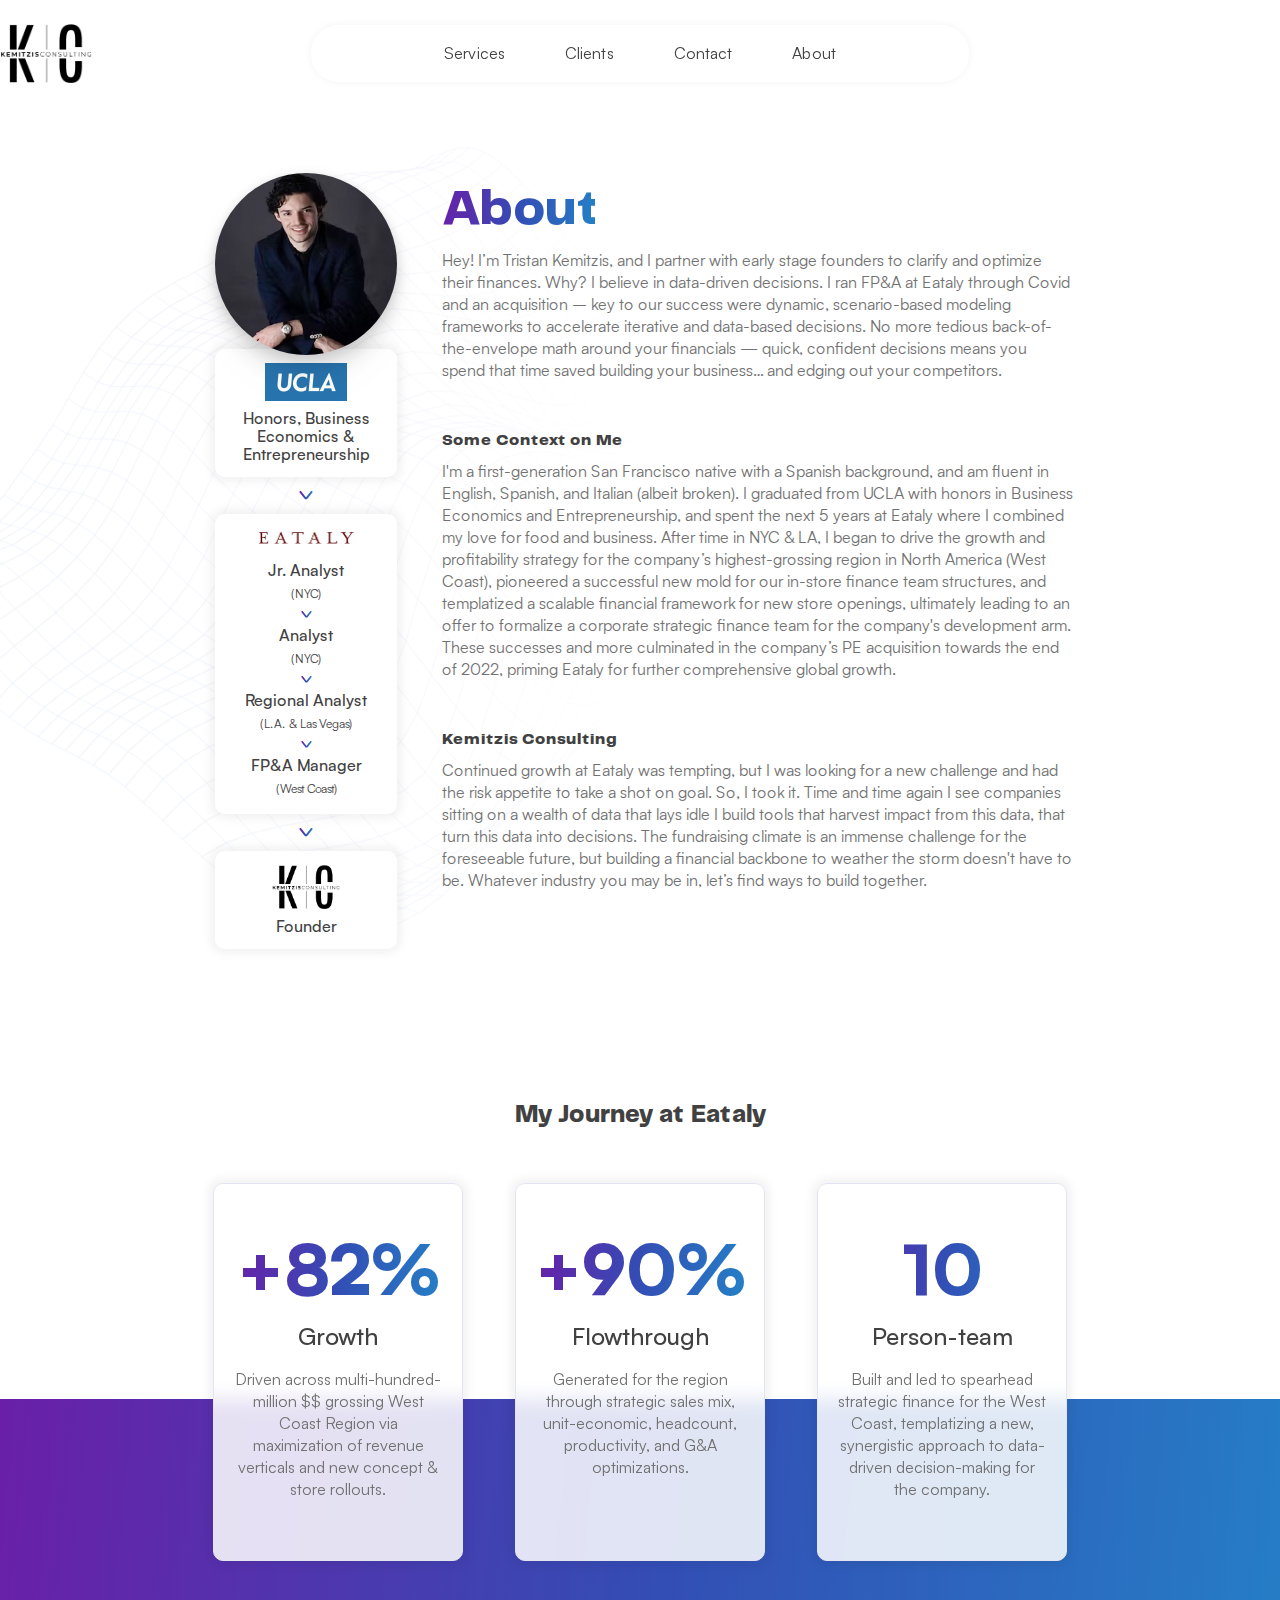
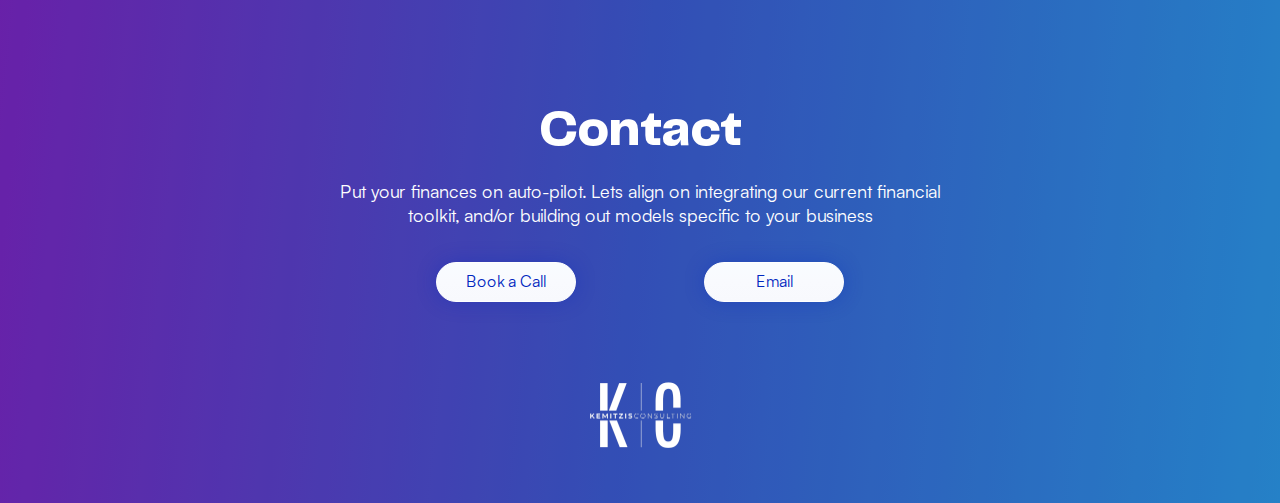
==== about/index.html @ ad09bcce "Final" ====
<!DOCTYPE html>
<html lang="en" data-bs-theme="light">

<head>
    <meta charset="utf-8">
    <title>Kemitzis Consulting</title>
    <meta name="viewport" content="width=device-width, initial-scale=1">
    <script src="../assets/js/theme-switcher.js"></script>
    <link rel="shortcut icon" href="../assets/img/favicon.png">
    <meta name="msapplication-TileColor" content="#080032">
    <meta name="msapplication-config" content="../assets/favicon/browserconfig.xml">
    <meta name="theme-color" content="#ffffff">
    <link rel="stylesheet" media="screen" href="../assets/vendor/boxicons/css/boxicons.min.css">
    <link rel="stylesheet" href="https://cdn.jsdelivr.net/npm/swiper@11/swiper-bundle.min.css" />
    <link rel="stylesheet" media="screen" href="../assets/vendor/lightgallery/css/lightgallery-bundle.min.css">
    <link rel="stylesheet" media="screen" href="../assets/css/kc.css">
    <link rel="stylesheet" media="screen" href="../assets/css/fonts.css">
    <link rel="stylesheet" media="screen" href="../assets/css/custom.css">
    <link rel="stylesheet" media="screen" href="../assets/css/responsive.css">
    <script src="https://cdn.jsdelivr.net/npm/swiper@11/swiper-bundle.min.js"></script>
    <script src="../assets/js/preloader.js"></script>
</head>

<body>

    <div class="page-loading active">
        <div class="page-loading-inner">
            <div class="page-spinner"></div><span>Loading...</span>
        </div>
    </div>

    <main class="page-wrapper">
        <header class="header navbar navbar-expand-lg position-absolute navbar-dark navbar-sticky navbar-stuck">
            <div class="container px-3">

                <div id="menu">
                    <div class="offcanvas-header border-bottom">
                        <a href="javascript:void(0)" class="btn-close" onclick="closeNav()"></a>
                    </div>
                    <div class="offcanvas-body">
                        <ul class="navbar-nav me-auto mb-2 mb-lg-0">
                            <li class="nav-item">
                                <a href="../#services" class="nav-link scroll-link" onclick="closeNav()">Services</a>
                            </li>
                            <li class="nav-item">
                                <a href="../#clients" class="nav-link scroll-link" onclick="closeNav()">Clients</a>
                            </li>
                            <li class="nav-item">
                                <a href="../#contact" class="nav-link scroll-link" onclick="closeNav()">Contact</a>
                            </li>
                            <li class="nav-item">
                                <a href="#" class="nav-link" onclick="closeNav()"
                                    style="pointer-events: none;">About</a>
                            </li>
                        </ul>
                    </div>
                    <div class="offcanvas-header border-top">
                        <a href="../" class="nav-link scroll-link" onclick="closeNav()"><img
                                src="../assets/img/logo.png" alt=""></a>
                    </div>
                </div>
                <button type="button" class="navbar-toggler" onclick="openNav()">
                    <span class="navbar-toggler-icon"><img src="../assets/img/menu.svg" alt=""></span>
                </button>

                <div id="navbarNav" class="offcanvas offcanvas-end">
                    <div class="offcanvas-body">
                        <ul class="navbar-nav me-auto mb-2 mb-lg-0">
                            <li class="nav-item">
                                <a href="../#services" class="nav-link scroll-link">Services</a>
                            </li>
                            <li class="nav-item">
                                <a href="../#clients" class="nav-link scroll-link">Clients</a>
                            </li>
                            <li class="nav-item">
                                <a href="../#contact" class="nav-link scroll-link">Contact</a>
                            </li>
                            <li class="nav-item">
                                <a href="#" class="nav-link" style="pointer-events: none;">About</a>
                            </li>
                        </ul>
                    </div>
                </div>
            </div>
        </header>

        <div class="logo-container">
            <div class="navbar-brand p-0">
                <a href="../"><img id="logo" src="../assets/img/logo.png" width="92" alt="Kemitzis"></a>
                </a>
            </div>
        </div>

        <section id="about" class="pt-5 pb-2 mt-3 mt-sm-4 mt-xl-5 text-center">
            <div class="content">

                <div class="profile">

                    <div class="side-column">
                        <img class="about" src="../assets/img/about.jpg" alt="">
                        <div class="history">
                            <div class="items">
                                <img src="../assets/img/about-ucla.jpg" alt="" style="
                            width: 82px; height: 38px;">
                                <p>Honors, Business Economics & Entrepreneurship</p>
                            </div>
                            <img class="arrow" src="../assets/img/arrow.svg" alt="">
                            <div class="items">
                                <img src="../assets/img/about-eataly.jpg" alt="" style="
                            width: 96px; height: 23px;">
                                <div class="road">
                                    <p>Jr. Analyst<br /><span>(NYC)</span></p>
                                    <img class="arrow" src="../assets/img/arrow.svg" alt="">
                                    <p>Analyst<br /><span>(NYC)</span></p>
                                    <img class="arrow" src="../assets/img/arrow.svg" alt="">
                                    <p>Regional Analyst<br /><span>(L.A. & Las Vegas)</span></p>
                                    <img class="arrow" src="../assets/img/arrow.svg" alt="">
                                    <p>FP&A Manager<br /><span>(West Coast)</span></p>
                                </div>
                            </div>
                            <img class="arrow" src="../assets/img/arrow.svg" alt="">
                            <div class="items">
                                <img src="../assets/img/logo.png" alt="" style="
                            width: 68px;">
                                <p>Founder</p>
                            </div>
                        </div>
                    </div>
                    <div class="side-body">
                        <div>
                            <h2>About</h2>
                            <p>Hey! I’m Tristan Kemitzis, and I partner with early stage founders to clarify and
                                optimize
                                their finances. Why? I believe in data-driven decisions. I ran FP&A at Eataly through
                                Covid
                                and an acquisition – key to our success were dynamic, scenario-based modeling frameworks
                                to
                                accelerate iterative and data-based decisions. No more tedious back-of-the-envelope math
                                around your financials — quick, confident decisions means you spend that time saved
                                building
                                your business… and edging out your competitors.</p>
                        </div>
                        <div>
                            <h5>Some Context on Me</h5>
                            <p>I'm a first-generation San Francisco native with a Spanish background, and am fluent in
                                English, Spanish, and Italian (albeit broken). I graduated from UCLA with honors in
                                Business
                                Economics and Entrepreneurship, and spent the next 5 years at Eataly where I combined my
                                love for food and business. After time in NYC & LA, I began to drive the growth and
                                profitability strategy for the company’s highest-grossing region in North America (West
                                Coast), pioneered a successful new mold for our in-store finance team structures, and
                                templatized a scalable financial framework for new store openings, ultimately leading to
                                an
                                offer to formalize a corporate strategic finance team for the company's development arm.
                                These successes and more culminated in the company’s PE acquisition towards the end of
                                2022,
                                priming Eataly for further comprehensive global growth.</p>
                        </div>
                        <div>
                            <h5>Kemitzis Consulting</h5>
                            <p>Continued growth at Eataly was tempting, but I was looking for a new challenge and had
                                the
                                risk appetite to take a shot on goal. So, I took it. Time and time again I see companies
                                sitting on a wealth of data that lays idle I build tools that harvest impact from this
                                data,
                                that turn this data into decisions. The fundraising climate is an immense challenge for
                                the
                                foreseeable future, but building a financial backbone to weather the storm doesn't have
                                to
                                be. Whatever industry you may be in, let’s find ways to build together.</p>
                        </div>
                    </div>
                </div>
                <div class="eataly">
                    <h4>My Journey at Eataly</h4>
                    <div class="journey">
                        <div class="card">
                            <h1>+82%</h1>
                            <h3>Growth</h3>
                            <p>Driven across multi-hundred-million $$ grossing West Coast Region via maximization of
                                revenue verticals and new concept & store rollouts.</p>
                        </div>
                        <div class="card">
                            <h1>+90%</h1>
                            <h3>Flowthrough</h3>
                            <p>Generated for the region through strategic sales mix, unit-economic, headcount,
                                productivity, and G&A optimizations.</p>
                        </div>
                        <div class="card">
                            <h1>10</h1>
                            <h3>Person-team</h3>
                            <p>Built and led to spearhead strategic finance for the West Coast, templatizing a new,
                                synergistic approach to data-driven decision-making for the company.</p>
                        </div>
                    </div>
                </div>
            </div>
        </section>
        <div class="about-bg"></div>

        <section id="contact" class="about bg-grad pt-5 pb-1 text-center">
            <div class="content">
                <h3 class="color-white">Contact</h3>
                <p class="d-lg-block subtitle color-white">
                    Put your finances on auto-pilot. Lets align on integrating our current financial toolkit, and/or
                    building out models specific to your business</p>
                <div class="buttons grad">
                    <a href="https://calendly.com/kemitzisconsulting" target="_blank"
                        class="btn btn-lg flex-shrink-0 book">
                        Book a Call</a>
                    <a href="mailto:tristan@kemitzisconsulting.com" class="btn btn-lg flex-shrink-0 book">
                        Email</a>
                </div>
            </div>
            <div class="logo-end">
                <img src="../assets/img/logo-w.png" alt="">
            </div>
        </section>


        <div id="process" class="modal fade" tabindex="-1" role="dialog">
            <div class="modal-dialog modal-dialog-centered" role="document">
                <div class="modal-content">
                    <h3>The Process</h3>
                    <div class="boxes">

                        <div class="box">
                            <div class="top">
                                <p>Initial Setup</p>
                                <p>(weeks 1-2)</p>
                                <div class="num"><span>1</span></div>
                            </div>
                            <div class="slide-box">
                                <ul class="slider-list">
                                    <li>Connect accounts for data retrieval (Quickbooks, Stripe, Bank, etc.)</li>
                                    <li>Upload and organize historical financial information</li>
                                    <li>Generate current investor update model for review</li>
                                </ul>
                            </div>
                        </div>

                        <div class="box">
                            <div class="top">
                                <p>Maintenance</p>
                                <p>(monthly)</p>
                                <div class="num"><span>2</span></div>
                            </div>
                            <div class="slide-box">
                                <ul class="slider-list">
                                    <li>Upload and integrate monthly financial data</li>
                                    <li>Finalize investor update model within first 7 days of each month</li>
                                </ul>
                            </div>
                        </div>

                    </div>
                    <div class="btn-container">
                        <a href="#" class="btn btn-lg flex-shrink-0 book long">
                            Book a Call</a>
                    </div>
                </div>

                <div style="/* Line 1 */

                        /* position: absolute;
                        width: 41px;
                        height: 0px;
                        left: calc(50% - 41px/2 + 1.5px);
                        top: 337px; */
                        
                        ">



                </div>
            </div>
        </div>

        <script src="../assets/vendor/jarallax/dist/jarallax.min.js"></script>
        <script src="../assets/vendor/@lottiefiles/lottie-player/dist/lottie-player.js"></script>
        <script src="../assets/vendor/lightgallery/lightgallery.min.js"></script>
        <script src="../assets/vendor/lightgallery/plugins/video/lg-video.min.js"></script>
        <script src="../assets/vendor/imagesloaded/imagesloaded.pkgd.min.js"></script>
        <script src="../assets/vendor/shufflejs/dist/shuffle.min.js"></script>
        <script src="../assets/js/kc.js"></script>
        <script src="https://polyfill.io/v3/polyfill.min.js?features=IntersectionObserver"></script>
        <script src="../assets/js/smooth-scroll.js"></script>
        <script src="../assets/js/swiper.js"></script>
    </main>
</body>

</html>
---- assets/vendor/lightgallery/css/lightgallery-bundle.min.css ----
@font-face{font-family:lg;src:url(../fonts/lg.woff2.woff2) format("woff2"),url(../fonts/lg.ttf) format("truetype"),url(../fonts/lg.woff.woff) format("woff"),url(../fonts/lg.svg#lg) format("svg");font-weight:400;font-style:normal;font-display:block}.lg-icon{font-family:lg!important;speak:never;font-style:normal;font-weight:400;font-variant:normal;text-transform:none;line-height:1;-webkit-font-smoothing:antialiased;-moz-osx-font-smoothing:grayscale}.lg-container{font-family:system-ui,-apple-system,'Segoe UI',Roboto,'Helvetica Neue',Arial,'Noto Sans','Liberation Sans',sans-serif,'Apple Color Emoji','Segoe UI Emoji','Segoe UI Symbol','Noto Color Emoji'}.lg-next,.lg-prev{background-color:rgba(0,0,0,.45);border-radius:2px;color:#999;cursor:pointer;display:block;font-size:22px;margin-top:-10px;padding:8px 10px 9px;position:absolute;top:50%;z-index:1084;outline:0;border:none}.lg-next.disabled,.lg-prev.disabled{opacity:0!important;cursor:default}.lg-next:hover:not(.disabled),.lg-prev:hover:not(.disabled){color:#fff}.lg-single-item .lg-next,.lg-single-item .lg-prev{display:none}.lg-next{right:20px}.lg-next:before{content:'\e095'}.lg-prev{left:20px}.lg-prev:after{content:'\e094'}@-webkit-keyframes lg-right-end{0%{left:0}50%{left:-30px}100%{left:0}}@-moz-keyframes lg-right-end{0%{left:0}50%{left:-30px}100%{left:0}}@-ms-keyframes lg-right-end{0%{left:0}50%{left:-30px}100%{left:0}}@keyframes lg-right-end{0%{left:0}50%{left:-30px}100%{left:0}}@-webkit-keyframes lg-left-end{0%{left:0}50%{left:30px}100%{left:0}}@-moz-keyframes lg-left-end{0%{left:0}50%{left:30px}100%{left:0}}@-ms-keyframes lg-left-end{0%{left:0}50%{left:30px}100%{left:0}}@keyframes lg-left-end{0%{left:0}50%{left:30px}100%{left:0}}.lg-outer.lg-right-end .lg-object{-webkit-animation:lg-right-end .3s;-o-animation:lg-right-end .3s;animation:lg-right-end .3s;position:relative}.lg-outer.lg-left-end .lg-object{-webkit-animation:lg-left-end .3s;-o-animation:lg-left-end .3s;animation:lg-left-end .3s;position:relative}.lg-toolbar{z-index:1082;left:0;position:absolute;top:0;width:100%}.lg-media-overlap .lg-toolbar{background-image:linear-gradient(0deg,rgba(0,0,0,0),rgba(0,0,0,.4))}.lg-toolbar .lg-icon{color:#999;cursor:pointer;float:right;font-size:24px;height:47px;line-height:27px;padding:10px 0;text-align:center;width:50px;text-decoration:none!important;outline:medium none;will-change:color;-webkit-transition:color .2s linear;-o-transition:color .2s linear;transition:color .2s linear;background:0 0;border:none;box-shadow:none}.lg-toolbar .lg-icon.lg-icon-18{font-size:18px}.lg-toolbar .lg-icon:hover{color:#fff}.lg-toolbar .lg-close:after{content:'\e070'}.lg-toolbar .lg-maximize{font-size:22px}.lg-toolbar .lg-maximize:after{content:'\e90a'}.lg-toolbar .lg-download:after{content:'\e0f2'}.lg-sub-html{color:#eee;font-size:16px;padding:10px 40px;text-align:center;z-index:1080;opacity:0;-webkit-transition:opacity .2s ease-out 0s;-o-transition:opacity .2s ease-out 0s;transition:opacity .2s ease-out 0s}.lg-sub-html h4{margin:0;font-size:13px;font-weight:700}.lg-sub-html p{font-size:12px;margin:5px 0 0}.lg-sub-html a{color:inherit}.lg-sub-html a:hover{text-decoration:underline}.lg-media-overlap .lg-sub-html{background-image:linear-gradient(180deg,rgba(0,0,0,0),rgba(0,0,0,.6))}.lg-item .lg-sub-html{position:absolute;bottom:0;right:0;left:0}.lg-error-msg{font-size:14px;color:#999}.lg-counter{color:#999;display:inline-block;font-size:16px;padding-left:20px;padding-top:12px;height:47px;vertical-align:middle}.lg-closing .lg-next,.lg-closing .lg-prev,.lg-closing .lg-sub-html,.lg-closing .lg-toolbar{opacity:0;-webkit-transition:-webkit-transform .08 cubic-bezier(0,0,.25,1) 0s,opacity .08 cubic-bezier(0,0,.25,1) 0s,color .08 linear;-moz-transition:-moz-transform .08 cubic-bezier(0,0,.25,1) 0s,opacity .08 cubic-bezier(0,0,.25,1) 0s,color .08 linear;-o-transition:-o-transform .08 cubic-bezier(0,0,.25,1) 0s,opacity .08 cubic-bezier(0,0,.25,1) 0s,color .08 linear;transition:transform .08 cubic-bezier(0,0,.25,1) 0s,opacity .08 cubic-bezier(0,0,.25,1) 0s,color .08 linear}body:not(.lg-from-hash) .lg-outer.lg-start-zoom .lg-item:not(.lg-zoomable) .lg-img-wrap,body:not(.lg-from-hash) .lg-outer.lg-start-zoom .lg-item:not(.lg-zoomable) .lg-video-cont{opacity:0;-moz-transform:scale3d(.5,.5,.5);-o-transform:scale3d(.5,.5,.5);-ms-transform:scale3d(.5,.5,.5);-webkit-transform:scale3d(.5,.5,.5);transform:scale3d(.5,.5,.5);will-change:transform,opacity;-webkit-transition:-webkit-transform 250ms cubic-bezier(0,0,.25,1) 0s,opacity 250ms cubic-bezier(0,0,.25,1)!important;-moz-transition:-moz-transform 250ms cubic-bezier(0,0,.25,1) 0s,opacity 250ms cubic-bezier(0,0,.25,1)!important;-o-transition:-o-transform 250ms cubic-bezier(0,0,.25,1) 0s,opacity 250ms cubic-bezier(0,0,.25,1)!important;transition:transform 250ms cubic-bezier(0,0,.25,1) 0s,opacity 250ms cubic-bezier(0,0,.25,1)!important}body:not(.lg-from-hash) .lg-outer.lg-start-zoom .lg-item:not(.lg-zoomable).lg-complete .lg-img-wrap,body:not(.lg-from-hash) .lg-outer.lg-start-zoom .lg-item:not(.lg-zoomable).lg-complete .lg-video-cont{opacity:1;-moz-transform:scale3d(1,1,1);-o-transform:scale3d(1,1,1);-ms-transform:scale3d(1,1,1);-webkit-transform:scale3d(1,1,1);transform:scale3d(1,1,1)}.lg-icon:focus-visible{color:#fff;border-radius:3px;outline:1px dashed rgba(255,255,255,.6)}.lg-toolbar .lg-icon:focus-visible{border-radius:8px;outline-offset:-5px}.lg-outer .lg-thumb-outer{background-color:#0d0a0a;width:100%;max-height:350px;overflow:hidden;float:left}.lg-outer .lg-thumb-outer.lg-grab .lg-thumb-item{cursor:-webkit-grab;cursor:-moz-grab;cursor:-o-grab;cursor:-ms-grab;cursor:grab}.lg-outer .lg-thumb-outer.lg-grabbing .lg-thumb-item{cursor:move;cursor:-webkit-grabbing;cursor:-moz-grabbing;cursor:-o-grabbing;cursor:-ms-grabbing;cursor:grabbing}.lg-outer .lg-thumb-outer.lg-dragging .lg-thumb{-webkit-transition-duration:0s!important;transition-duration:0s!important}.lg-outer .lg-thumb-outer.lg-rebuilding-thumbnails .lg-thumb{-webkit-transition-duration:0s!important;transition-duration:0s!important}.lg-outer .lg-thumb-outer.lg-thumb-align-middle{text-align:center}.lg-outer .lg-thumb-outer.lg-thumb-align-left{text-align:left}.lg-outer .lg-thumb-outer.lg-thumb-align-right{text-align:right}.lg-outer.lg-single-item .lg-thumb-outer{display:none}.lg-outer .lg-thumb{padding:5px 0;height:100%;margin-bottom:-5px;display:inline-block;vertical-align:middle}@media (min-width:768px){.lg-outer .lg-thumb{padding:10px 0}}.lg-outer .lg-thumb-item{cursor:pointer;float:left;overflow:hidden;height:100%;border-radius:2px;margin-bottom:5px;will-change:border-color}@media (min-width:768px){.lg-outer .lg-thumb-item{border-radius:4px;border:2px solid #fff;-webkit-transition:border-color .25s ease;-o-transition:border-color .25s ease;transition:border-color .25s ease}}.lg-outer .lg-thumb-item.active,.lg-outer .lg-thumb-item:hover{border-color:#a90707}.lg-outer .lg-thumb-item img{width:100%;height:100%;object-fit:cover;display:block}.lg-outer.lg-can-toggle .lg-item{padding-bottom:0}.lg-outer .lg-toggle-thumb:after{content:'\e1ff'}.lg-outer.lg-animate-thumb .lg-thumb{-webkit-transition-timing-function:cubic-bezier(.215,.61,.355,1);transition-timing-function:cubic-bezier(.215,.61,.355,1)}.lg-outer .lg-video-cont{text-align:center;display:inline-block;vertical-align:middle;position:relative}.lg-outer .lg-video-cont .lg-object{width:100%!important;height:100%!important}.lg-outer .lg-has-iframe .lg-video-cont{-webkit-overflow-scrolling:touch;overflow:auto}.lg-outer .lg-video-object{position:absolute;left:0;right:0;width:100%;height:100%;top:0;bottom:0;z-index:3}.lg-outer .lg-video-poster{z-index:1}.lg-outer .lg-has-video .lg-video-object{opacity:0;will-change:opacity;-webkit-transition:opacity .3s ease-in;-o-transition:opacity .3s ease-in;transition:opacity .3s ease-in}.lg-outer .lg-has-video.lg-video-loaded .lg-video-play-button,.lg-outer .lg-has-video.lg-video-loaded .lg-video-poster{opacity:0!important}.lg-outer .lg-has-video.lg-video-loaded .lg-video-object{opacity:1}@keyframes lg-play-stroke{0%{stroke-dasharray:1,200;stroke-dashoffset:0}50%{stroke-dasharray:89,200;stroke-dashoffset:-35px}100%{stroke-dasharray:89,200;stroke-dashoffset:-124px}}@keyframes lg-play-rotate{100%{-webkit-transform:rotate(360deg);transform:rotate(360deg)}}.lg-video-play-button{width:18%;max-width:140px;position:absolute;top:50%;left:50%;z-index:2;cursor:pointer;transform:translate(-50%,-50%) scale(1);will-change:opacity,transform;-webkit-transition:-webkit-transform .25s cubic-bezier(.17,.88,.32,1.28),opacity .1s;-moz-transition:-moz-transform .25s cubic-bezier(.17,.88,.32,1.28),opacity .1s;-o-transition:-o-transform .25s cubic-bezier(.17,.88,.32,1.28),opacity .1s;transition:transform .25s cubic-bezier(.17,.88,.32,1.28),opacity .1s}.lg-video-play-button:hover .lg-video-play-icon,.lg-video-play-button:hover .lg-video-play-icon-bg{opacity:1}.lg-video-play-icon-bg{fill:none;stroke-width:3%;stroke:#fcfcfc;opacity:.6;will-change:opacity;-webkit-transition:opacity .12s ease-in;-o-transition:opacity .12s ease-in;transition:opacity .12s ease-in}.lg-video-play-icon-circle{position:absolute;top:0;left:0;bottom:0;right:0;fill:none;stroke-width:3%;stroke:rgba(30,30,30,.9);stroke-opacity:1;stroke-linecap:round;stroke-dasharray:200;stroke-dashoffset:200}.lg-video-play-icon{position:absolute;width:25%;max-width:120px;left:50%;top:50%;transform:translate3d(-50%,-50%,0);opacity:.6;will-change:opacity;-webkit-transition:opacity .12s ease-in;-o-transition:opacity .12s ease-in;transition:opacity .12s ease-in}.lg-video-play-icon .lg-video-play-icon-inner{fill:#fcfcfc}.lg-video-loading .lg-video-play-icon-circle{animation:lg-play-rotate 2s linear .25s infinite,lg-play-stroke 1.5s ease-in-out .25s infinite}.lg-video-loaded .lg-video-play-button{opacity:0;transform:translate(-50%,-50%) scale(.7)}.lg-progress-bar{background-color:#333;height:5px;left:0;position:absolute;top:0;width:100%;z-index:1083;opacity:0;will-change:opacity;-webkit-transition:opacity 80ms ease 0s;-moz-transition:opacity 80ms ease 0s;-o-transition:opacity 80ms ease 0s;transition:opacity 80ms ease 0s}.lg-progress-bar .lg-progress{background-color:#a90707;height:5px;width:0}.lg-progress-bar.lg-start .lg-progress{width:100%}.lg-show-autoplay .lg-progress-bar{opacity:1}.lg-autoplay-button:after{content:'\e01d'}.lg-show-autoplay .lg-autoplay-button:after{content:'\e01a'}.lg-single-item .lg-autoplay-button{opacity:.75;pointer-events:none}.lg-outer.lg-css3.lg-zoom-dragging .lg-item.lg-complete.lg-zoomable .lg-image,.lg-outer.lg-css3.lg-zoom-dragging .lg-item.lg-complete.lg-zoomable .lg-img-wrap{-webkit-transition-duration:0s!important;transition-duration:0s!important}.lg-outer.lg-use-transition-for-zoom .lg-item.lg-complete.lg-zoomable .lg-img-wrap{will-change:transform;-webkit-transition:-webkit-transform .5s cubic-bezier(.12,.415,.01,1.19) 0s;-moz-transition:-moz-transform .5s cubic-bezier(.12,.415,.01,1.19) 0s;-o-transition:-o-transform .5s cubic-bezier(.12,.415,.01,1.19) 0s;transition:transform .5s cubic-bezier(.12,.415,.01,1.19) 0s}.lg-outer.lg-use-transition-for-zoom.lg-zoom-drag-transition .lg-item.lg-complete.lg-zoomable .lg-img-wrap{will-change:transform;-webkit-transition:-webkit-transform .8s cubic-bezier(0,0,.25,1) 0s;-moz-transition:-moz-transform .8s cubic-bezier(0,0,.25,1) 0s;-o-transition:-o-transform .8s cubic-bezier(0,0,.25,1) 0s;transition:transform .8s cubic-bezier(0,0,.25,1) 0s}.lg-outer .lg-item.lg-complete.lg-zoomable .lg-img-wrap{-webkit-transform:translate3d(0,0,0);transform:translate3d(0,0,0);-webkit-backface-visibility:hidden;-moz-backface-visibility:hidden;backface-visibility:hidden}.lg-outer .lg-item.lg-complete.lg-zoomable .lg-dummy-img,.lg-outer .lg-item.lg-complete.lg-zoomable .lg-image{-webkit-transform:scale3d(1,1,1);transform:scale3d(1,1,1);-webkit-transition:-webkit-transform .5s cubic-bezier(.12,.415,.01,1.19) 0s,opacity .15s!important;-moz-transition:-moz-transform .5s cubic-bezier(.12,.415,.01,1.19) 0s,opacity .15s!important;-o-transition:-o-transform .5s cubic-bezier(.12,.415,.01,1.19) 0s,opacity .15s!important;transition:transform .5s cubic-bezier(.12,.415,.01,1.19) 0s,opacity .15s!important;-webkit-backface-visibility:hidden;-moz-backface-visibility:hidden;backface-visibility:hidden}.lg-outer .lg-item.lg-complete.lg-zoomable .lg-dummy-img.no-transition,.lg-outer .lg-item.lg-complete.lg-zoomable .lg-image.no-transition{transition:none!important}.lg-outer .lg-item.lg-complete.lg-zoomable .lg-dummy-img.reset-transition,.lg-outer .lg-item.lg-complete.lg-zoomable .lg-image.reset-transition{transform:scale3d(1,1,1) translate3d(-50%,-50%,0)!important;max-width:none!important;max-height:none!important;top:50%!important;left:50%!important}.lg-outer .lg-item.lg-complete.lg-zoomable .lg-dummy-img.reset-transition-x,.lg-outer .lg-item.lg-complete.lg-zoomable .lg-image.reset-transition-x{transform:scale3d(1,1,1) translate3d(-50%,0,0)!important;top:0!important;left:50%!important;max-width:none!important;max-height:none!important}.lg-outer .lg-item.lg-complete.lg-zoomable .lg-dummy-img.reset-transition-y,.lg-outer .lg-item.lg-complete.lg-zoomable .lg-image.reset-transition-y{transform:scale3d(1,1,1) translate3d(0,-50%,0)!important;top:50%!important;left:0!important;max-width:none!important;max-height:none!important}.lg-icon.lg-zoom-in:after{content:'\e311'}.lg-actual-size .lg-icon.lg-zoom-in{opacity:.5;pointer-events:none}.lg-icon.lg-actual-size{font-size:20px}.lg-icon.lg-actual-size:after{content:'\e033'}.lg-icon.lg-zoom-out{opacity:.5;pointer-events:none}.lg-icon.lg-zoom-out:after{content:'\e312'}.lg-zoomed .lg-icon.lg-zoom-out{opacity:1;pointer-events:auto}.lg-outer.lg-first-slide-loading .lg-actual-size,.lg-outer.lg-first-slide-loading .lg-zoom-in,.lg-outer.lg-first-slide-loading .lg-zoom-out,.lg-outer[data-lg-slide-type=iframe] .lg-actual-size,.lg-outer[data-lg-slide-type=iframe] .lg-zoom-in,.lg-outer[data-lg-slide-type=iframe] .lg-zoom-out,.lg-outer[data-lg-slide-type=video] .lg-actual-size,.lg-outer[data-lg-slide-type=video] .lg-zoom-in,.lg-outer[data-lg-slide-type=video] .lg-zoom-out{opacity:.75;pointer-events:none}.lg-outer .lg-pager-outer{text-align:center;z-index:1080;height:10px;margin-bottom:10px}.lg-outer .lg-pager-outer.lg-pager-hover .lg-pager-cont{overflow:visible}.lg-outer.lg-single-item .lg-pager-outer{display:none}.lg-outer .lg-pager-cont{cursor:pointer;display:inline-block;overflow:hidden;position:relative;vertical-align:top;margin:0 5px}.lg-outer .lg-pager-cont:hover .lg-pager-thumb-cont{opacity:1;-webkit-transform:translate3d(0,0,0);transform:translate3d(0,0,0)}.lg-outer .lg-pager-cont.lg-pager-active .lg-pager{box-shadow:0 0 0 2px #fff inset}.lg-outer .lg-pager-thumb-cont{background-color:#fff;color:#fff;bottom:100%;height:83px;left:0;margin-bottom:20px;margin-left:-60px;opacity:0;padding:5px;position:absolute;width:120px;border-radius:3px;will-change:transform,opacity;-webkit-transition:opacity .15s ease 0s,-webkit-transform .15s ease 0s;-moz-transition:opacity .15s ease 0s,-moz-transform .15s ease 0s;-o-transition:opacity .15s ease 0s,-o-transform .15s ease 0s;transition:opacity .15s ease 0s,transform .15s ease 0s;-webkit-transform:translate3d(0,5px,0);transform:translate3d(0,5px,0)}.lg-outer .lg-pager-thumb-cont img{width:100%;height:100%}.lg-outer .lg-pager{background-color:rgba(255,255,255,.5);border-radius:50%;box-shadow:0 0 0 8px rgba(255,255,255,.7) inset;display:block;height:12px;-webkit-transition:box-shadow .3s ease 0s;-o-transition:box-shadow .3s ease 0s;transition:box-shadow .3s ease 0s;width:12px}.lg-outer .lg-pager:focus,.lg-outer .lg-pager:hover{box-shadow:0 0 0 8px #fff inset}.lg-outer .lg-caret{border-left:10px solid transparent;border-right:10px solid transparent;border-top:10px dashed;bottom:-10px;display:inline-block;height:0;left:50%;margin-left:-5px;position:absolute;vertical-align:middle;width:0}.lg-fullscreen:after{content:"\e20c"}.lg-fullscreen-on .lg-fullscreen:after{content:"\e20d"}.lg-outer .lg-dropdown-overlay{background-color:rgba(0,0,0,.25);bottom:0;cursor:default;left:0;position:absolute;right:0;top:0;z-index:1081;opacity:0;visibility:hidden;will-change:visibility,opacity;-webkit-transition:visibility 0s linear .18s,opacity .18s linear 0s;-o-transition:visibility 0s linear .18s,opacity .18s linear 0s;transition:visibility 0s linear .18s,opacity .18s linear 0s}.lg-outer.lg-dropdown-active .lg-dropdown,.lg-outer.lg-dropdown-active .lg-dropdown-overlay{-webkit-transition-delay:0s;transition-delay:0s;-moz-transform:translate3d(0,0,0);-o-transform:translate3d(0,0,0);-ms-transform:translate3d(0,0,0);-webkit-transform:translate3d(0,0,0);transform:translate3d(0,0,0);opacity:1;visibility:visible}.lg-outer.lg-dropdown-active .lg-share{color:#fff}.lg-outer .lg-dropdown{background-color:#fff;border-radius:2px;font-size:14px;list-style-type:none;margin:0;padding:10px 0;position:absolute;right:0;text-align:left;top:50px;opacity:0;visibility:hidden;-moz-transform:translate3d(0,5px,0);-o-transform:translate3d(0,5px,0);-ms-transform:translate3d(0,5px,0);-webkit-transform:translate3d(0,5px,0);transform:translate3d(0,5px,0);will-change:visibility,opacity,transform;-webkit-transition:-webkit-transform .18s linear 0s,visibility 0s linear .5s,opacity .18s linear 0s;-moz-transition:-moz-transform .18s linear 0s,visibility 0s linear .5s,opacity .18s linear 0s;-o-transition:-o-transform .18s linear 0s,visibility 0s linear .5s,opacity .18s linear 0s;transition:transform .18s linear 0s,visibility 0s linear .5s,opacity .18s linear 0s}.lg-outer .lg-dropdown:after{content:'';display:block;height:0;width:0;position:absolute;border:8px solid transparent;border-bottom-color:#fff;right:16px;top:-16px}.lg-outer .lg-dropdown>li:last-child{margin-bottom:0}.lg-outer .lg-dropdown>li:hover a{color:#333}.lg-outer .lg-dropdown a{color:#333;display:block;white-space:pre;padding:4px 12px;font-family:'Open Sans','Helvetica Neue',Helvetica,Arial,sans-serif;font-size:12px}.lg-outer .lg-dropdown a:hover{background-color:rgba(0,0,0,.07)}.lg-outer .lg-dropdown .lg-dropdown-text{display:inline-block;line-height:1;margin-top:-3px;vertical-align:middle}.lg-outer .lg-dropdown .lg-icon{color:#333;display:inline-block;float:none;font-size:20px;height:auto;line-height:1;margin-right:8px;padding:0;vertical-align:middle;width:auto}.lg-outer .lg-share{position:relative}.lg-outer .lg-share:after{content:'\e80d'}.lg-outer .lg-share-facebook .lg-icon{color:#3b5998}.lg-outer .lg-share-facebook .lg-icon:after{content:'\e904'}.lg-outer .lg-share-twitter .lg-icon{color:#00aced}.lg-outer .lg-share-twitter .lg-icon:after{content:'\e907'}.lg-outer .lg-share-pinterest .lg-icon{color:#cb2027}.lg-outer .lg-share-pinterest .lg-icon:after{content:'\e906'}.lg-comment-box{width:420px;max-width:100%;position:absolute;right:0;top:0;bottom:0;z-index:9999;background-color:#fff;will-change:transform;-moz-transform:translate3d(100%,0,0);-o-transform:translate3d(100%,0,0);-ms-transform:translate3d(100%,0,0);-webkit-transform:translate3d(100%,0,0);transform:translate3d(100%,0,0);-webkit-transition:-webkit-transform .4s cubic-bezier(0,0,.25,1) 0s;-moz-transition:-moz-transform .4s cubic-bezier(0,0,.25,1) 0s;-o-transition:-o-transform .4s cubic-bezier(0,0,.25,1) 0s;transition:transform .4s cubic-bezier(0,0,.25,1) 0s}.lg-comment-box .lg-comment-title{margin:0;color:#fff;font-size:18px}.lg-comment-box .lg-comment-header{background-color:#000;padding:12px 20px;position:absolute;left:0;right:0;top:0}.lg-comment-box .lg-comment-body{height:100%!important;padding-top:43px!important;width:100%!important}.lg-comment-box .fb-comments{height:100%;width:100%;background:url(../images/loading.gif) no-repeat scroll center center #fff;overflow-y:auto;display:inline-block}.lg-comment-box .fb-comments[fb-xfbml-state=rendered]{background-image:none}.lg-comment-box .fb-comments>span{max-width:100%}.lg-comment-box .lg-comment-close{position:absolute;right:5px;top:12px;cursor:pointer;font-size:20px;color:#999;will-change:color;-webkit-transition:color .2s linear;-o-transition:color .2s linear;transition:color .2s linear}.lg-comment-box .lg-comment-close:hover{color:#fff}.lg-comment-box .lg-comment-close:after{content:'\e070'}.lg-comment-box iframe{max-width:100%!important;width:100%!important}.lg-comment-box #disqus_thread{padding:0 20px}.lg-outer .lg-comment-overlay{background-color:rgba(0,0,0,.25);bottom:0;cursor:default;left:0;position:fixed;right:0;top:0;z-index:1081;opacity:0;visibility:hidden;will-change:visibility,opacity;-webkit-transition:visibility 0s linear .18s,opacity .18s linear 0s;-o-transition:visibility 0s linear .18s,opacity .18s linear 0s;transition:visibility 0s linear .18s,opacity .18s linear 0s}.lg-outer .lg-comment-toggle:after{content:'\e908'}.lg-outer.lg-comment-active .lg-comment-overlay{-webkit-transition-delay:0s;transition-delay:0s;-moz-transform:translate3d(0,0,0);-o-transform:translate3d(0,0,0);-ms-transform:translate3d(0,0,0);-webkit-transform:translate3d(0,0,0);transform:translate3d(0,0,0);opacity:1;visibility:visible}.lg-outer.lg-comment-active .lg-comment-toggle{color:#fff}.lg-outer.lg-comment-active .lg-comment-box{-moz-transform:translate3d(0,0,0);-o-transform:translate3d(0,0,0);-ms-transform:translate3d(0,0,0);-webkit-transform:translate3d(0,0,0);transform:translate3d(0,0,0)}.lg-outer .lg-img-rotate{position:absolute;left:0;right:0;top:0;bottom:0;-webkit-transition:-webkit-transform .4s cubic-bezier(0,0,.25,1) 0s;-moz-transition:-moz-transform .4s cubic-bezier(0,0,.25,1) 0s;-o-transition:-o-transform .4s cubic-bezier(0,0,.25,1) 0s;transition:transform .4s cubic-bezier(0,0,.25,1) 0s}.lg-outer[data-lg-slide-type=iframe] .lg-flip-hor,.lg-outer[data-lg-slide-type=iframe] .lg-flip-ver,.lg-outer[data-lg-slide-type=iframe] .lg-rotate-left,.lg-outer[data-lg-slide-type=iframe] .lg-rotate-right,.lg-outer[data-lg-slide-type=video] .lg-flip-hor,.lg-outer[data-lg-slide-type=video] .lg-flip-ver,.lg-outer[data-lg-slide-type=video] .lg-rotate-left,.lg-outer[data-lg-slide-type=video] .lg-rotate-right{opacity:.75;pointer-events:none}.lg-outer .lg-img-rotate:before{content:'';display:inline-block;height:100%;vertical-align:middle}.lg-rotate-left:after{content:'\e900'}.lg-rotate-right:after{content:'\e901'}.lg-icon.lg-flip-hor,.lg-icon.lg-flip-ver{font-size:26px}.lg-flip-ver:after{content:'\e903'}.lg-flip-hor:after{content:'\e902'}.lg-medium-zoom-item{cursor:zoom-in}.lg-medium-zoom .lg-outer{cursor:zoom-out}.lg-medium-zoom .lg-outer.lg-grab img.lg-object{cursor:zoom-out}.lg-medium-zoom .lg-outer.lg-grabbing img.lg-object{cursor:zoom-out}.lg-relative-caption .lg-outer .lg-sub-html{white-space:normal;bottom:auto;padding:0;background-image:none}.lg-relative-caption .lg-outer .lg-relative-caption-item{opacity:0;padding:16px 0;transition:.5s opacity ease}.lg-relative-caption .lg-outer .lg-show-caption .lg-relative-caption-item{opacity:1}.lg-group:after{content:'';display:table;clear:both}.lg-container{display:none;outline:0}.lg-container.lg-show{display:block}.lg-on{scroll-behavior:unset}.lg-overlay-open{overflow:hidden}.lg-hide-sub-html .lg-sub-html,.lg-next,.lg-pager-outer,.lg-prev,.lg-toolbar{opacity:0;will-change:transform,opacity;-webkit-transition:-webkit-transform .25s cubic-bezier(0,0,.25,1) 0s,opacity .25s cubic-bezier(0,0,.25,1) 0s;-moz-transition:-moz-transform .25s cubic-bezier(0,0,.25,1) 0s,opacity .25s cubic-bezier(0,0,.25,1) 0s;-o-transition:-o-transform .25s cubic-bezier(0,0,.25,1) 0s,opacity .25s cubic-bezier(0,0,.25,1) 0s;transition:transform .25s cubic-bezier(0,0,.25,1) 0s,opacity .25s cubic-bezier(0,0,.25,1) 0s}.lg-show-in .lg-next,.lg-show-in .lg-pager-outer,.lg-show-in .lg-prev,.lg-show-in .lg-toolbar{opacity:1}.lg-show-in.lg-hide-sub-html .lg-sub-html{opacity:1}.lg-show-in .lg-hide-items .lg-prev{opacity:0;-webkit-transform:translate3d(-10px,0,0);transform:translate3d(-10px,0,0)}.lg-show-in .lg-hide-items .lg-next{opacity:0;-webkit-transform:translate3d(10px,0,0);transform:translate3d(10px,0,0)}.lg-show-in .lg-hide-items .lg-toolbar{opacity:0;-webkit-transform:translate3d(0,-10px,0);transform:translate3d(0,-10px,0)}.lg-show-in .lg-hide-items.lg-hide-sub-html .lg-sub-html{opacity:0;-webkit-transform:translate3d(0,20px,0);transform:translate3d(0,20px,0)}.lg-outer{width:100%;height:100%;position:fixed;top:0;left:0;z-index:1050;text-align:left;opacity:.001;outline:0;will-change:auto;overflow:hidden;-webkit-transition:opacity .15s ease 0s;-o-transition:opacity .15s ease 0s;transition:opacity .15s ease 0s}.lg-outer *{-webkit-box-sizing:border-box;-moz-box-sizing:border-box;box-sizing:border-box}.lg-outer.lg-zoom-from-image{opacity:1}.lg-outer.lg-visible{opacity:1}.lg-outer.lg-css3 .lg-item:not(.lg-start-end-progress).lg-current,.lg-outer.lg-css3 .lg-item:not(.lg-start-end-progress).lg-next-slide,.lg-outer.lg-css3 .lg-item:not(.lg-start-end-progress).lg-prev-slide{-webkit-transition-duration:inherit!important;transition-duration:inherit!important;-webkit-transition-timing-function:inherit!important;transition-timing-function:inherit!important}.lg-outer.lg-css3.lg-dragging .lg-item.lg-current,.lg-outer.lg-css3.lg-dragging .lg-item.lg-next-slide,.lg-outer.lg-css3.lg-dragging .lg-item.lg-prev-slide{-webkit-transition-duration:0s!important;transition-duration:0s!important;opacity:1}.lg-outer.lg-grab img.lg-object{cursor:-webkit-grab;cursor:-moz-grab;cursor:-o-grab;cursor:-ms-grab;cursor:grab}.lg-outer.lg-grabbing img.lg-object{cursor:move;cursor:-webkit-grabbing;cursor:-moz-grabbing;cursor:-o-grabbing;cursor:-ms-grabbing;cursor:grabbing}.lg-outer .lg-content{position:absolute;top:0;left:0;right:0;bottom:0}.lg-outer .lg-inner{width:100%;position:absolute;left:0;top:0;bottom:0;-webkit-transition:opacity 0s;-o-transition:opacity 0s;transition:opacity 0s;white-space:nowrap}.lg-outer .lg-item{display:none!important}.lg-outer .lg-item:not(.lg-start-end-progress){background:url(../images/loading.gif) no-repeat scroll center center transparent}.lg-outer.lg-css3 .lg-current,.lg-outer.lg-css3 .lg-next-slide,.lg-outer.lg-css3 .lg-prev-slide{display:inline-block!important}.lg-outer.lg-css .lg-current{display:inline-block!important}.lg-outer .lg-img-wrap,.lg-outer .lg-item{display:inline-block;text-align:center;position:absolute;width:100%;height:100%}.lg-outer .lg-img-wrap:before,.lg-outer .lg-item:before{content:'';display:inline-block;height:100%;vertical-align:middle}.lg-outer .lg-img-wrap{position:absolute;left:0;right:0;top:0;bottom:0;white-space:nowrap;font-size:0}.lg-outer .lg-item.lg-complete{background-image:none}.lg-outer .lg-item.lg-current{z-index:1060}.lg-outer .lg-object{display:inline-block;vertical-align:middle;max-width:100%;max-height:100%;width:auto;height:auto;position:relative}.lg-outer .lg-empty-html .lg-sub-html,.lg-outer .lg-empty-html.lg-sub-html{display:none}.lg-outer.lg-hide-download .lg-download{opacity:.75;pointer-events:none}.lg-outer .lg-first-slide .lg-dummy-img{position:absolute;top:50%;left:50%}.lg-outer.lg-components-open:not(.lg-zoomed) .lg-components{-webkit-transform:translate3d(0,0,0);transform:translate3d(0,0,0);opacity:1}.lg-outer.lg-components-open:not(.lg-zoomed) .lg-sub-html{opacity:1;transition:opacity .2s ease-out .15s}.lg-backdrop{position:fixed;top:0;left:0;right:0;bottom:0;z-index:1040;background-color:#000;opacity:0;will-change:auto;-webkit-transition:opacity 333ms ease-in 0s;-o-transition:opacity 333ms ease-in 0s;transition:opacity 333ms ease-in 0s}.lg-backdrop.in{opacity:1}.lg-css3.lg-no-trans .lg-current,.lg-css3.lg-no-trans .lg-next-slide,.lg-css3.lg-no-trans .lg-prev-slide{-webkit-transition:none 0s ease 0s!important;-moz-transition:none 0s ease 0s!important;-o-transition:none 0s ease 0s!important;transition:none 0s ease 0s!important}.lg-css3.lg-use-css3 .lg-item{-webkit-backface-visibility:hidden;-moz-backface-visibility:hidden;backface-visibility:hidden}.lg-css3.lg-fade .lg-item{opacity:0}.lg-css3.lg-fade .lg-item.lg-current{opacity:1}.lg-css3.lg-fade .lg-item.lg-current,.lg-css3.lg-fade .lg-item.lg-next-slide,.lg-css3.lg-fade .lg-item.lg-prev-slide{-webkit-transition:opacity .1s ease 0s;-moz-transition:opacity .1s ease 0s;-o-transition:opacity .1s ease 0s;transition:opacity .1s ease 0s}.lg-css3.lg-use-css3 .lg-item.lg-start-progress{-webkit-transition:-webkit-transform 1s cubic-bezier(.175,.885,.32,1.275) 0s;-moz-transition:-moz-transform 1s cubic-bezier(.175,.885,.32,1.275) 0s;-o-transition:-o-transform 1s cubic-bezier(.175,.885,.32,1.275) 0s;transition:transform 1s cubic-bezier(.175,.885,.32,1.275) 0s}.lg-css3.lg-use-css3 .lg-item.lg-start-end-progress{-webkit-transition:-webkit-transform 1s cubic-bezier(0,0,.25,1) 0s;-moz-transition:-moz-transform 1s cubic-bezier(0,0,.25,1) 0s;-o-transition:-o-transform 1s cubic-bezier(0,0,.25,1) 0s;transition:transform 1s cubic-bezier(0,0,.25,1) 0s}.lg-css3.lg-slide.lg-use-css3 .lg-item{opacity:0}.lg-css3.lg-slide.lg-use-css3 .lg-item.lg-prev-slide{-webkit-transform:translate3d(-100%,0,0);transform:translate3d(-100%,0,0)}.lg-css3.lg-slide.lg-use-css3 .lg-item.lg-next-slide{-webkit-transform:translate3d(100%,0,0);transform:translate3d(100%,0,0)}.lg-css3.lg-slide.lg-use-css3 .lg-item.lg-current{-webkit-transform:translate3d(0,0,0);transform:translate3d(0,0,0);opacity:1}.lg-css3.lg-slide.lg-use-css3 .lg-item.lg-current,.lg-css3.lg-slide.lg-use-css3 .lg-item.lg-next-slide,.lg-css3.lg-slide.lg-use-css3 .lg-item.lg-prev-slide{-webkit-transition:-webkit-transform 1s cubic-bezier(0,0,.25,1) 0s,opacity .1s ease 0s;-moz-transition:-moz-transform 1s cubic-bezier(0,0,.25,1) 0s,opacity .1s ease 0s;-o-transition:-o-transform 1s cubic-bezier(0,0,.25,1) 0s,opacity .1s ease 0s;transition:transform 1s cubic-bezier(0,0,.25,1) 0s,opacity .1s ease 0s}.lg-container{display:none}.lg-container.lg-show{display:block}.lg-container.lg-dragging-vertical .lg-backdrop{-webkit-transition-duration:0s!important;transition-duration:0s!important}.lg-container.lg-dragging-vertical .lg-css3 .lg-item.lg-current{-webkit-transition-duration:0s!important;transition-duration:0s!important;opacity:1}.lg-inline .lg-backdrop,.lg-inline .lg-outer{position:absolute}.lg-inline .lg-backdrop{z-index:1}.lg-inline .lg-outer{z-index:2}.lg-inline .lg-maximize:after{content:'\e909'}.lg-components{-webkit-transform:translate3d(0,100%,0);transform:translate3d(0,100%,0);will-change:transform;-webkit-transition:-webkit-transform .35s ease-out 0s;-moz-transition:-moz-transform .35s ease-out 0s;-o-transition:-o-transform .35s ease-out 0s;transition:transform .35s ease-out 0s;z-index:1080;position:absolute;bottom:0;right:0;left:0}
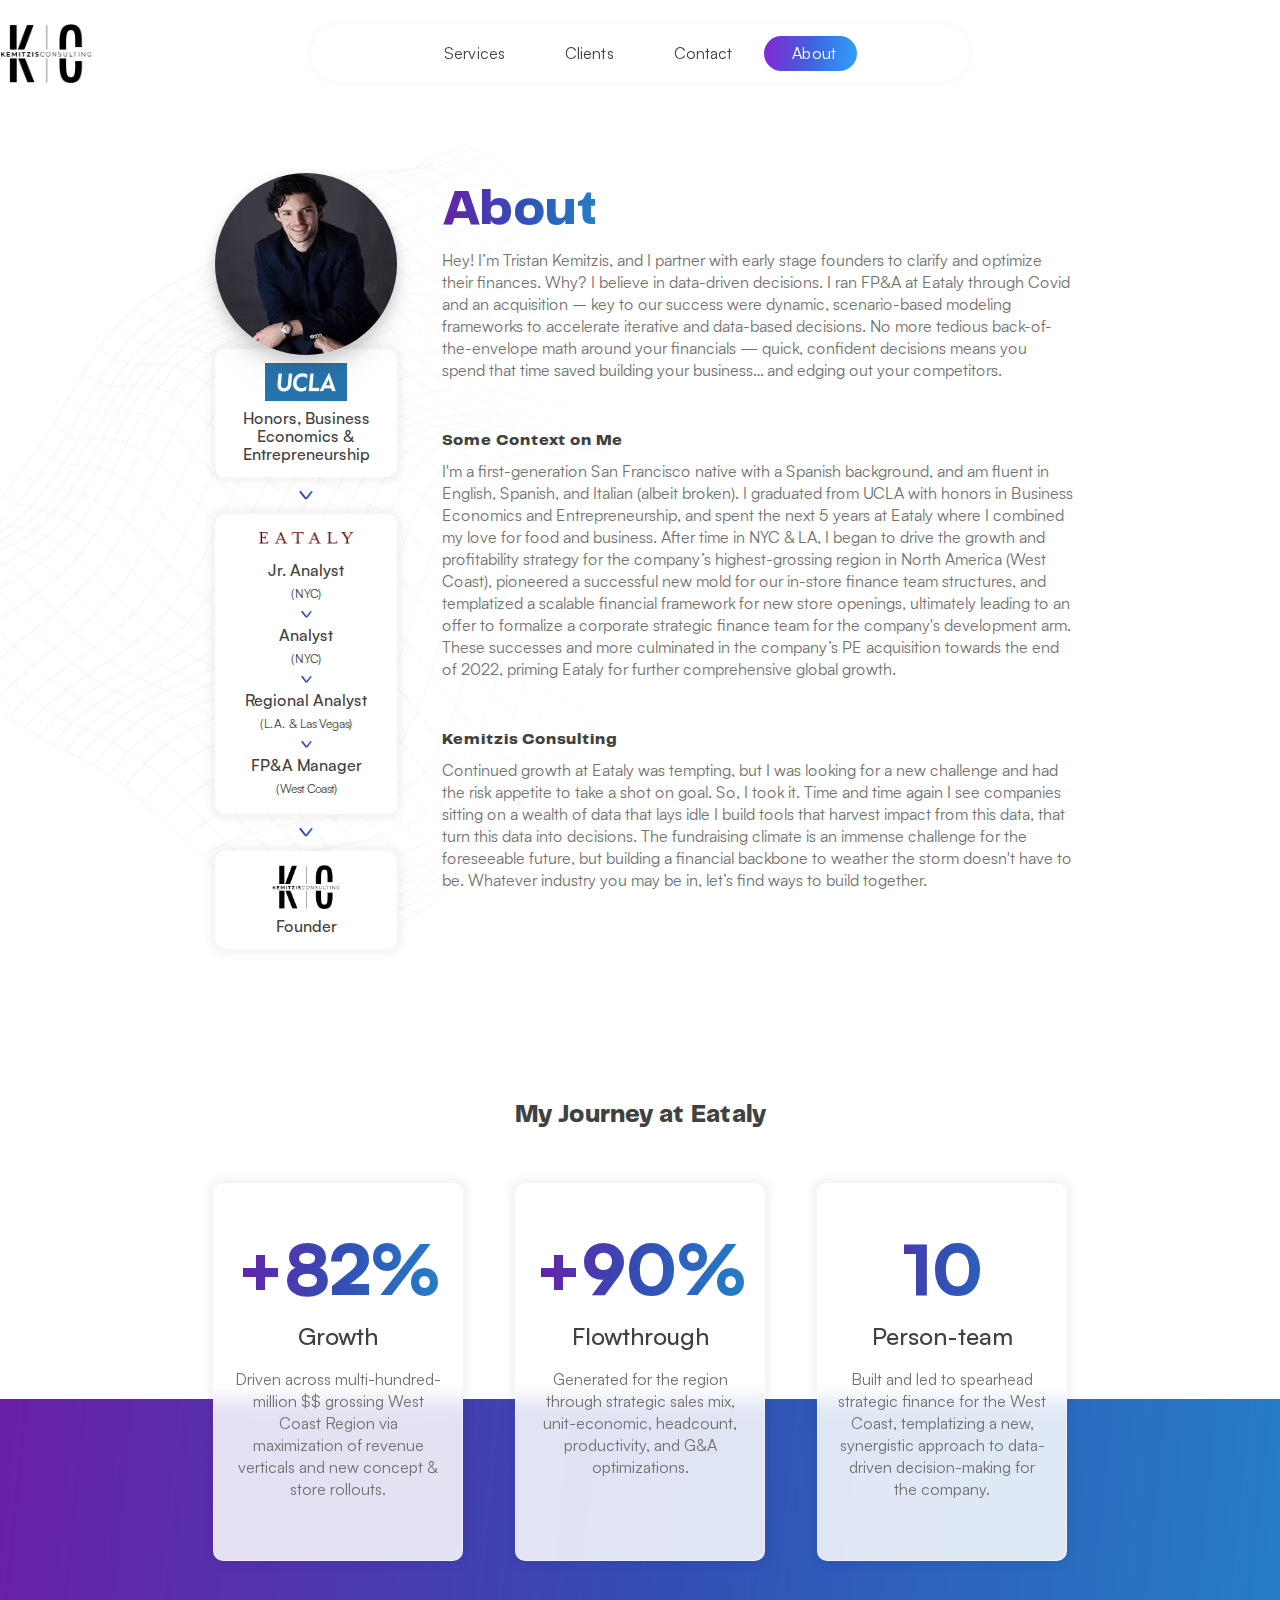
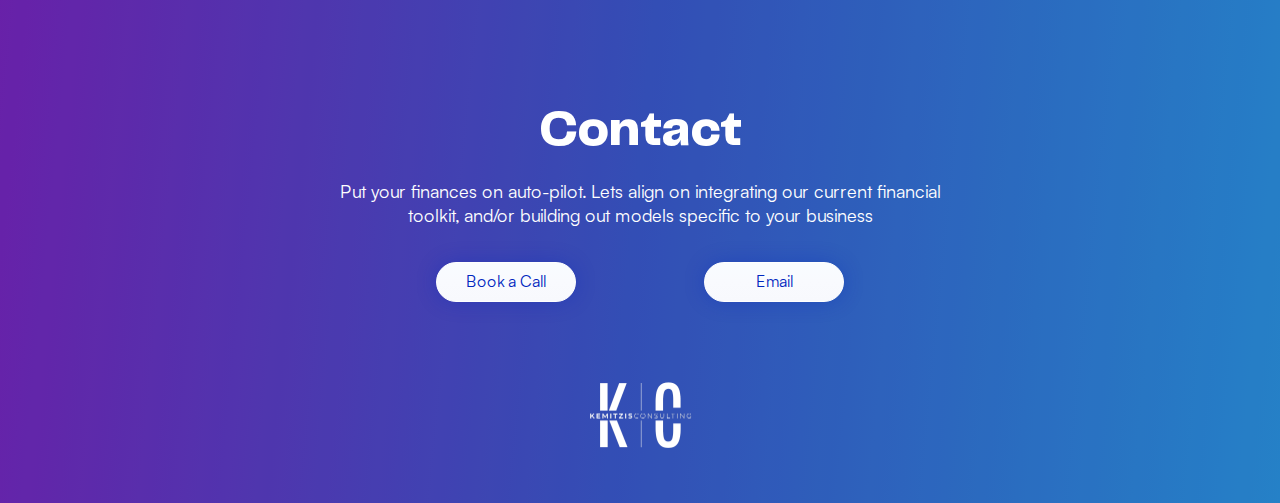
==== commit 2057bc48: "Final" ====
--- a/about/index.html
+++ b/about/index.html
@@ -33,7 +33,7 @@
         <header class="header navbar navbar-expand-lg position-absolute navbar-dark navbar-sticky navbar-stuck">
             <div class="container px-3">
 
-                <div id="menu">
+                <!-- <div id="menu">
                     <div class="offcanvas-header border-bottom">
                         <a href="javascript:void(0)" class="btn-close" onclick="closeNav()"></a>
                     </div>
@@ -58,7 +58,7 @@
                         <a href="../" class="nav-link scroll-link" onclick="closeNav()"><img
                                 src="../assets/img/logo.png" alt=""></a>
                     </div>
-                </div>
+                </div> -->
                 <button type="button" class="navbar-toggler" onclick="openNav()">
                     <span class="navbar-toggler-icon"><img src="../assets/img/menu.svg" alt=""></span>
                 </button>
@@ -76,8 +76,9 @@
                                 <a href="../#contact" class="nav-link scroll-link">Contact</a>
                             </li>
                             <li class="nav-item">
-                                <a href="#" class="nav-link" style="pointer-events: none;">About</a>
-                            </li>
+                                <a class="nav-link active" style="pointer-events: none;">About</a>
+                            </li>
+                            <span class="nav-highlight" style="left: 451.836px; width: 92.6875px;"></span>
                         </ul>
                     </div>
                 </div>
--- a/assets/css/custom.css
+++ b/assets/css/custom.css
@@ -167,11 +167,93 @@
     transition: all 0.3s;
 }
 
-header #navbarNav li a:hover,
-header #navbarNav li a:active {
+header #navbarNav li a:hover {
     color: #4061E2;
     text-shadow: 0 0 30px #4061E2ee;
 }
+
+
+
+
+
+/* 
+header .nav-link {
+    height: 35px;
+    border-radius: 50px;
+    z-index: 0;
+    display: flex;
+    align-items: center;
+    justify-content: center;
+}
+
+header .nav-link.active {
+    background: linear-gradient(0deg, rgba(0, 0, 0, 0.2), rgba(0, 0, 0, 0.2)), linear-gradient(95.75deg, #8427D2 0%, #4061E2 50%, #2EA1F9 100%);
+    color: #fff !important;
+    pointer-events: none;
+} */
+
+
+/* Asegura que el contenedor de la barra de fondo esté posicionado correctamente */
+header .offcanvas-body {
+    position: relative;
+}
+
+/* Estilos para la barra de fondo animada */
+.nav-highlight {
+    position: absolute;
+    bottom: 0;
+    height: 35px !important;
+    left: 0;
+    width: 0;
+    background: linear-gradient(95.75deg, #8427D2 0%, #4061E2 50%, #2EA1F9 100%);
+    border-radius: 50px;
+    transition: all 0.3s ease, opacity 0.3s ease, visibility 0.3s ease;
+    z-index: 0;
+    /* Debajo de los enlaces */
+    opacity: 1;
+    visibility: visible;
+    transform: translateY(-10px);
+}
+
+/* Clase para ocultar la barra de fondo animada */
+.nav-highlight.hide {
+    opacity: 0;
+    visibility: hidden;
+    width: 0;
+    /* Asegura que no ocupe espacio */
+}
+
+/* Asegura que los enlaces de navegación estén por encima de la barra de fondo */
+header .nav-link {
+    position: relative;
+    z-index: 1;
+    /* Por encima de la barra de fondo */
+    padding-bottom: 5px;
+    /* Espacio para la barra de fondo */
+    color: #414141;
+    /* Color por defecto */
+    text-decoration: none;
+    /* Elimina subrayado */
+    transition: color 0.3s ease;
+}
+
+/* Estilos para los enlaces activos */
+header .nav-link.active {
+    color: #fff !important;
+    /* Color del texto cuando está activo */
+    /* Remueve el fondo y pointer-events */
+    background: none !important;
+    pointer-events: auto !important;
+}
+
+/* Opcional: Estilos de hover para mejorar la interacción */
+header .nav-link:hover {
+    color: #4061E2;
+    text-shadow: 0 0 30px #4061E2ee;
+}
+
+
+
 
 .navbar-brand {
     padding: 0;
@@ -313,11 +395,9 @@
     right: 0;
     bottom: 0;
     left: 0;
+    background: linear-gradient(95.75deg, #8427D2 0%, #4061E2 50%, #2EA1F9 100%);
+    box-shadow: 0px 0px 20px rgba(0, 38, 190, 0.5);
     border-radius: 50px;
-    background: linear-gradient(0deg, rgba(0, 0, 0, 0), rgba(0, 0, 0, 0)),
-        linear-gradient(95.75deg, #8427D2 0%, #4061E2 50%, #2EA1F9 100%);
-    box-shadow: 0 0 20px rgba(0, 38, 190, 0.3) !important;
-
     z-index: -1;
     transition: all .25s ease-in-out;
     opacity: 0;
@@ -376,8 +456,7 @@
     color: var(--kc-gray);
 }
 
-#services,
-#tools {
+#services {
     padding-top: 90px !important;
     width: 100vw;
     max-width: unset;
@@ -1202,13 +1281,13 @@
     transform: scale(1);
     opacity: .7;
     filter: grayscale(1);
-    transition: all .35s ease-in-out;
+    transition: all .2s ease-in-out;
 
 }
 
 #clients .container .raised ul>li:hover {
-    transform: scale(1.2);
-    opacity: .7;
+    transform: scale(1.15);
+    opacity: 1;
     filter: grayscale(0) brightness(1);
 }
 
@@ -1540,10 +1619,44 @@
     height: 378px;
     background: rgba(255, 255, 255, 0.85);
     box-shadow: 0px 0px 10px 5px rgba(0, 0, 0, 0.05);
+    position: relative;
     backdrop-filter: blur(10px);
     border-radius: 10px;
     max-width: 100%;
     padding: 50px 18px;
+    border: 0.25px solid #ffffff71 !important;
+    transition: all 0.25s ease-in-out;
+    overflow: hidden;
+    backdrop-filter: blur(10px);
+
+}
+
+#about .eataly .journey .card::before {
+    content: "";
+    position: absolute;
+    top: 0;
+    left: 0;
+    width: 100%;
+    height: 100%;
+    background: linear-gradient(0deg, rgba(0, 0, 0, 0.2), rgba(0, 0, 0, 0.2)),
+        linear-gradient(0deg, rgba(0, 38, 190, 0.2) -50.61%,
+            rgba(64, 97, 226, 0.2) 24.69%,
+            #8427D2 100%);
+    opacity: 0;
+    transition: opacity 0.25s ease-in-out;
+    border-radius: 10px;
+    pointer-events: none;
+}
+
+#about .eataly .journey .card:hover::before {
+    opacity: 1;
+}
+
+#about .eataly .journey .card:hover {
+    background: rgba(255, 255, 255, 0);
+    box-shadow: 0px 0px 10px #4061E2,
+        0px 0px 10px 5px rgba(0, 0, 0, 0.05);
+    color: #FFF !important;
 }
 
 #about .eataly .journey .card h1 {
@@ -1560,6 +1673,11 @@
     text-fill-color: transparent;
 }
 
+#about .eataly .journey .card:hover>* {
+    filter: brightness(11);
+    color: #fff;
+}
+
 #about .eataly .journey .card h3 {
     font-family: 'Satoshi';
     font-style: normal;
--- a/assets/css/responsive.css
+++ b/assets/css/responsive.css
@@ -124,4 +124,12 @@
 
     }
 
+}
+
+
+@media (max-width: 768px) {
+    .nav-highlight {
+        height: 30px !important;
+        border-radius: 40px;
+    }
 }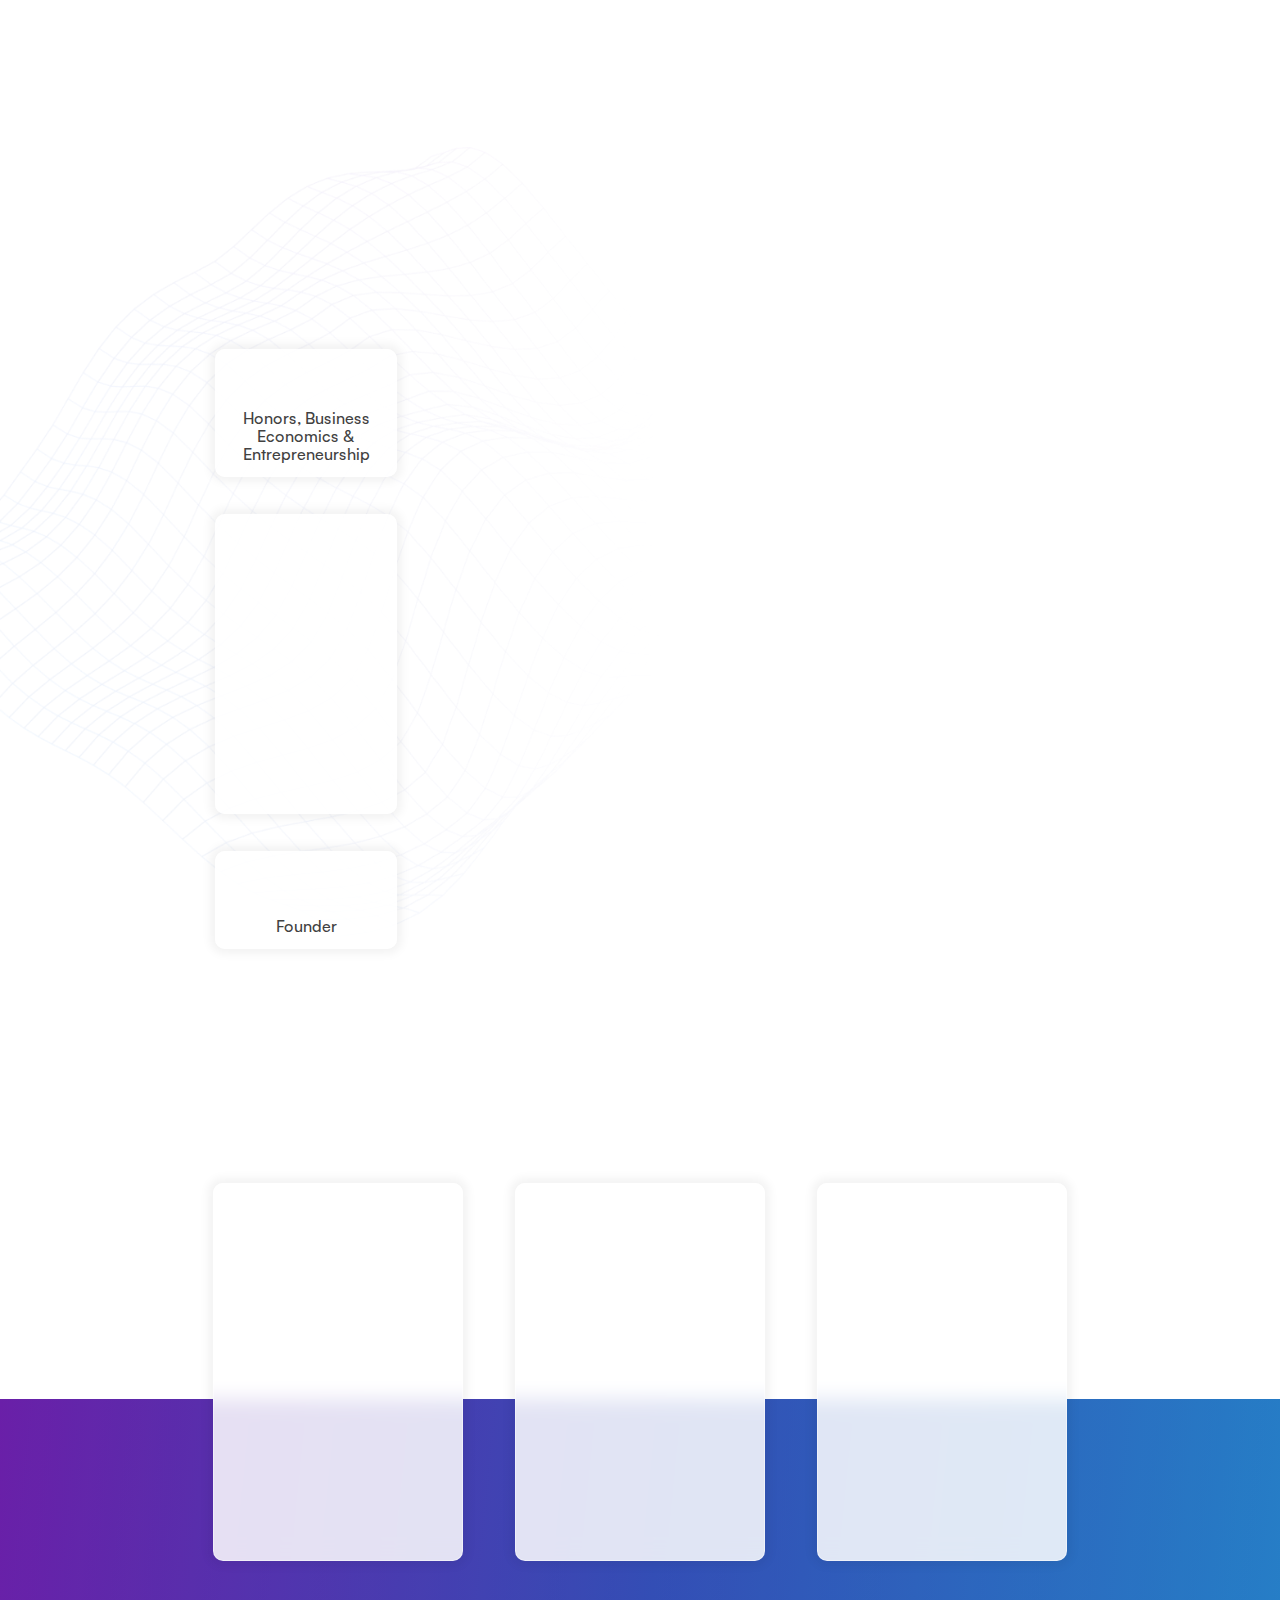
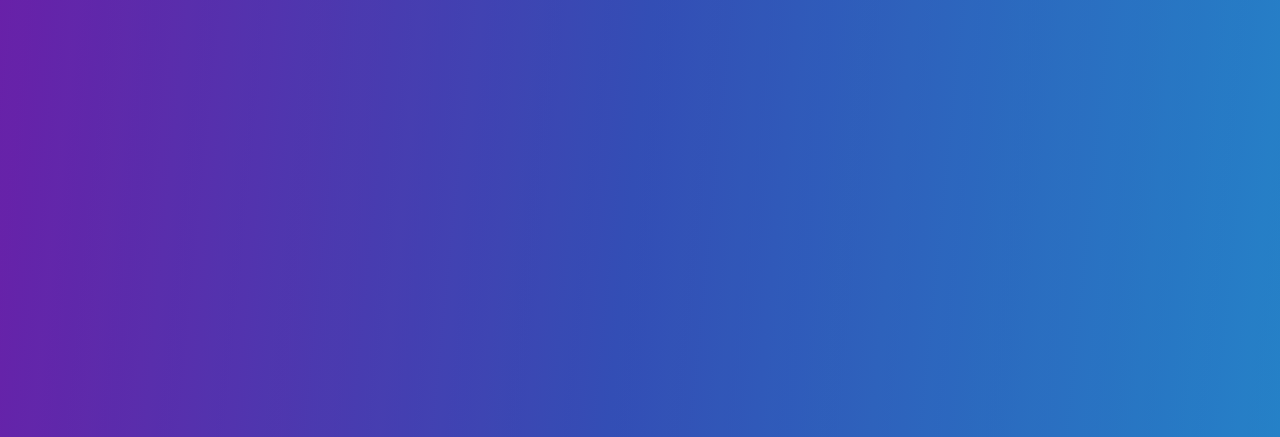
==== commit dbc001a2: "Final" ====
--- a/about/index.html
+++ b/about/index.html
@@ -59,21 +59,22 @@
                                 src="../assets/img/logo.png" alt=""></a>
                     </div>
                 </div> -->
-                <button type="button" class="navbar-toggler" onclick="openNav()">
-                    <span class="navbar-toggler-icon"><img src="../assets/img/menu.svg" alt=""></span>
+                <button type="button" class="navbar-toggler scroll-animate" onclick="openNav()">
+                    <span class="navbar-toggler-icon">
+                        <img src="assets/img/menu.svg" alt=""></span>
                 </button>
 
-                <div id="navbarNav" class="offcanvas offcanvas-end">
+                <div id="navbarNav" class="offcanvas offcanvas-end scroll-animate">
                     <div class="offcanvas-body">
                         <ul class="navbar-nav me-auto mb-2 mb-lg-0">
                             <li class="nav-item">
-                                <a href="../#services" class="nav-link scroll-link">Services</a>
-                            </li>
-                            <li class="nav-item">
-                                <a href="../#clients" class="nav-link scroll-link">Clients</a>
-                            </li>
-                            <li class="nav-item">
-                                <a href="../#contact" class="nav-link scroll-link">Contact</a>
+                                <a href="../#services" class="nav-link">Services</a>
+                            </li>
+                            <li class="nav-item">
+                                <a href="../#clients" class="nav-link">Clients</a>
+                            </li>
+                            <li class="nav-item">
+                                <a href="../#contact" class="nav-link">Contact</a>
                             </li>
                             <li class="nav-item">
                                 <a class="nav-link active" style="pointer-events: none;">About</a>
@@ -85,7 +86,7 @@
             </div>
         </header>
 
-        <div class="logo-container">
+        <div class="logo-container scroll-animate">
             <div class="navbar-brand p-0">
                 <a href="../"><img id="logo" src="../assets/img/logo.png" width="92" alt="Kemitzis"></a>
                 </a>
@@ -98,18 +99,18 @@
                 <div class="profile">
 
                     <div class="side-column">
-                        <img class="about" src="../assets/img/about.jpg" alt="">
+                        <img class="about scroll-animate" src="../assets/img/about.jpg" alt="">
                         <div class="history">
                             <div class="items">
                                 <img src="../assets/img/about-ucla.jpg" alt="" style="
-                            width: 82px; height: 38px;">
+                            width: 82px; height: 38px;" class="scroll-animate">
                                 <p>Honors, Business Economics & Entrepreneurship</p>
                             </div>
-                            <img class="arrow" src="../assets/img/arrow.svg" alt="">
+                            <img class="arrow scroll-animate" src="../assets/img/arrow.svg" alt="">
                             <div class="items">
                                 <img src="../assets/img/about-eataly.jpg" alt="" style="
-                            width: 96px; height: 23px;">
-                                <div class="road">
+                            width: 96px; height: 23px;" class="scroll-animate">
+                                <div class="road scroll-animate">
                                     <p>Jr. Analyst<br /><span>(NYC)</span></p>
                                     <img class="arrow" src="../assets/img/arrow.svg" alt="">
                                     <p>Analyst<br /><span>(NYC)</span></p>
@@ -119,79 +120,72 @@
                                     <p>FP&A Manager<br /><span>(West Coast)</span></p>
                                 </div>
                             </div>
-                            <img class="arrow" src="../assets/img/arrow.svg" alt="">
+                            <img class="arrow scroll-animate" src="../assets/img/arrow.svg" alt="">
                             <div class="items">
                                 <img src="../assets/img/logo.png" alt="" style="
-                            width: 68px;">
+                            width: 68px;" class="scroll-animate">
                                 <p>Founder</p>
                             </div>
                         </div>
                     </div>
                     <div class="side-body">
                         <div>
-                            <h2>About</h2>
-                            <p>Hey! I’m Tristan Kemitzis, and I partner with early stage founders to clarify and
-                                optimize
-                                their finances. Why? I believe in data-driven decisions. I ran FP&A at Eataly through
-                                Covid
-                                and an acquisition – key to our success were dynamic, scenario-based modeling frameworks
-                                to
-                                accelerate iterative and data-based decisions. No more tedious back-of-the-envelope math
-                                around your financials — quick, confident decisions means you spend that time saved
-                                building
-                                your business… and edging out your competitors.</p>
+                            <h2 class="scroll-animate">About</h2>
+                            <p class="scroll-animate">Hey! I’m Tristan Kemitzis, and I partner with early stage founders
+                                to clarify and optimize their finances. Why? I believe in data-driven decisions. I ran
+                                FP&A at Eataly through Covid and an acquisition – key to our success were dynamic,
+                                scenario-based modeling frameworks to accelerate iterative and data-based decisions. No
+                                more tedious back-of-the-envelope math around your financials — quick, confident
+                                decisions means you spend that time saved building your business… and edging out your
+                                competitors.</p>
                         </div>
                         <div>
-                            <h5>Some Context on Me</h5>
-                            <p>I'm a first-generation San Francisco native with a Spanish background, and am fluent in
-                                English, Spanish, and Italian (albeit broken). I graduated from UCLA with honors in
-                                Business
-                                Economics and Entrepreneurship, and spent the next 5 years at Eataly where I combined my
-                                love for food and business. After time in NYC & LA, I began to drive the growth and
-                                profitability strategy for the company’s highest-grossing region in North America (West
-                                Coast), pioneered a successful new mold for our in-store finance team structures, and
-                                templatized a scalable financial framework for new store openings, ultimately leading to
-                                an
-                                offer to formalize a corporate strategic finance team for the company's development arm.
-                                These successes and more culminated in the company’s PE acquisition towards the end of
-                                2022,
-                                priming Eataly for further comprehensive global growth.</p>
+                            <h5 class="scroll-animate">Some Context on Me</h5>
+                            <p class="scroll-animate">I'm a first-generation San Francisco native with a Spanish
+                                background, and am fluent in English, Spanish, and Italian (albeit broken). I graduated
+                                from UCLA with honors in Business Economics and Entrepreneurship, and spent the next 5
+                                years at Eataly where I combined my love for food and business. After time in NYC & LA,
+                                I began to drive the growth and profitability strategy for the company’s
+                                highest-grossing region in North America (West Coast), pioneered a successful new mold
+                                for our in-store finance team structures, and templatized a scalable financial framework
+                                for new store openings, ultimately leading to an offer to formalize a corporate
+                                strategic finance team for the company's development arm. These successes and more
+                                culminated in the company’s PE acquisition towards the end of 2022, priming Eataly for
+                                further comprehensive global growth.</p>
                         </div>
                         <div>
-                            <h5>Kemitzis Consulting</h5>
-                            <p>Continued growth at Eataly was tempting, but I was looking for a new challenge and had
-                                the
-                                risk appetite to take a shot on goal. So, I took it. Time and time again I see companies
-                                sitting on a wealth of data that lays idle I build tools that harvest impact from this
-                                data,
-                                that turn this data into decisions. The fundraising climate is an immense challenge for
-                                the
-                                foreseeable future, but building a financial backbone to weather the storm doesn't have
-                                to
-                                be. Whatever industry you may be in, let’s find ways to build together.</p>
+                            <h5 class="scroll-animate">Kemitzis Consulting</h5>
+                            <p class="scroll-animate">Continued growth at Eataly was tempting, but I was looking for a
+                                new challenge and had the risk appetite to take a shot on goal. So, I took it. Time and
+                                time again I see companies sitting on a wealth of data that lays idle I build tools that
+                                harvest impact from this data, that turn this data into decisions. The fundraising
+                                climate is an immense challenge for the foreseeable future, but building a financial
+                                backbone to weather the storm doesn't have to be. Whatever industry you may be in, let’s
+                                find ways to build together.</p>
                         </div>
                     </div>
                 </div>
                 <div class="eataly">
-                    <h4>My Journey at Eataly</h4>
+                    <h4 class="scroll-animate">My Journey at Eataly</h4>
                     <div class="journey">
                         <div class="card">
-                            <h1>+82%</h1>
-                            <h3>Growth</h3>
-                            <p>Driven across multi-hundred-million $$ grossing West Coast Region via maximization of
-                                revenue verticals and new concept & store rollouts.</p>
+                            <h1 class="scroll-animate">+82%</h1>
+                            <h3 class="scroll-animate">Growth</h3>
+                            <p class="scroll-animate">Driven across multi-hundred-million $$ grossing West Coast Region
+                                via maximization of revenue verticals and new concept & store rollouts.</p>
                         </div>
                         <div class="card">
-                            <h1>+90%</h1>
-                            <h3>Flowthrough</h3>
-                            <p>Generated for the region through strategic sales mix, unit-economic, headcount,
-                                productivity, and G&A optimizations.</p>
+                            <h1 class="scroll-animate">+90%</h1>
+                            <h3 class="scroll-animate">Flowthrough</h3>
+                            <p class="scroll-animate">Generated for the region through strategic sales mix,
+                                unit-economic, headcount, productivity, and G&A optimizations.</p>
                         </div>
                         <div class="card">
-                            <h1>10</h1>
-                            <h3>Person-team</h3>
-                            <p>Built and led to spearhead strategic finance for the West Coast, templatizing a new,
-                                synergistic approach to data-driven decision-making for the company.</p>
+                            <h1 class="scroll-animate">10</h1>
+                            <h3 class="scroll-animate">Person-team</h3>
+                            <p class="scroll-animate">Built and led to spearhead strategic finance for the West Coast,
+                                templatizing a new, synergistic approach to data-driven decision-making for the company.
+                            </p>
                         </div>
                     </div>
                 </div>
@@ -201,92 +195,37 @@
 
         <section id="contact" class="about bg-grad pt-5 pb-1 text-center">
             <div class="content">
-                <h3 class="color-white">Contact</h3>
-                <p class="d-lg-block subtitle color-white">
+                <h3 class="color-white scroll-animate">Contact</h3>
+                <p class="d-lg-block subtitle color-white scroll-animate">
                     Put your finances on auto-pilot. Lets align on integrating our current financial toolkit, and/or
                     building out models specific to your business</p>
-                <div class="buttons grad">
+                <div class="buttons grad scroll-animate">
                     <a href="https://calendly.com/kemitzisconsulting" target="_blank"
-                        class="btn btn-lg flex-shrink-0 book">
+                        class="btn btn-lg flex-shrink-0 book scroll-animate">
                         Book a Call</a>
-                    <a href="mailto:tristan@kemitzisconsulting.com" class="btn btn-lg flex-shrink-0 book">
+                    <a href="mailto:tristan@kemitzisconsulting.com"
+                        class="btn btn-lg flex-shrink-0 book scroll-animate">
                         Email</a>
                 </div>
             </div>
-            <div class="logo-end">
-                <img src="../assets/img/logo-w.png" alt="">
+            <div class="logo-end scroll-animate">
+                <img src="assets/img/logo-w.png" alt="">
             </div>
         </section>
 
 
-        <div id="process" class="modal fade" tabindex="-1" role="dialog">
-            <div class="modal-dialog modal-dialog-centered" role="document">
-                <div class="modal-content">
-                    <h3>The Process</h3>
-                    <div class="boxes">
-
-                        <div class="box">
-                            <div class="top">
-                                <p>Initial Setup</p>
-                                <p>(weeks 1-2)</p>
-                                <div class="num"><span>1</span></div>
-                            </div>
-                            <div class="slide-box">
-                                <ul class="slider-list">
-                                    <li>Connect accounts for data retrieval (Quickbooks, Stripe, Bank, etc.)</li>
-                                    <li>Upload and organize historical financial information</li>
-                                    <li>Generate current investor update model for review</li>
-                                </ul>
-                            </div>
-                        </div>
-
-                        <div class="box">
-                            <div class="top">
-                                <p>Maintenance</p>
-                                <p>(monthly)</p>
-                                <div class="num"><span>2</span></div>
-                            </div>
-                            <div class="slide-box">
-                                <ul class="slider-list">
-                                    <li>Upload and integrate monthly financial data</li>
-                                    <li>Finalize investor update model within first 7 days of each month</li>
-                                </ul>
-                            </div>
-                        </div>
-
-                    </div>
-                    <div class="btn-container">
-                        <a href="#" class="btn btn-lg flex-shrink-0 book long">
-                            Book a Call</a>
-                    </div>
-                </div>
-
-                <div style="/* Line 1 */
-
-                        /* position: absolute;
-                        width: 41px;
-                        height: 0px;
-                        left: calc(50% - 41px/2 + 1.5px);
-                        top: 337px; */
-                        
-                        ">
-
-
-
-                </div>
-            </div>
-        </div>
-
-        <script src="../assets/vendor/jarallax/dist/jarallax.min.js"></script>
-        <script src="../assets/vendor/@lottiefiles/lottie-player/dist/lottie-player.js"></script>
-        <script src="../assets/vendor/lightgallery/lightgallery.min.js"></script>
-        <script src="../assets/vendor/lightgallery/plugins/video/lg-video.min.js"></script>
-        <script src="../assets/vendor/imagesloaded/imagesloaded.pkgd.min.js"></script>
-        <script src="../assets/vendor/shufflejs/dist/shuffle.min.js"></script>
-        <script src="../assets/js/kc.js"></script>
+        <script src="assets/vendor/jarallax/dist/jarallax.min.js"></script>
+        <script src="assets/vendor/@lottiefiles/lottie-player/dist/lottie-player.js"></script>
+        <script src="assets/vendor/lightgallery/lightgallery.min.js"></script>
+        <script src="assets/vendor/lightgallery/plugins/video/lg-video.min.js"></script>
+        <script src="assets/vendor/imagesloaded/imagesloaded.pkgd.min.js"></script>
+        <script src="assets/vendor/shufflejs/dist/shuffle.min.js"></script>
         <script src="https://polyfill.io/v3/polyfill.min.js?features=IntersectionObserver"></script>
-        <script src="../assets/js/smooth-scroll.js"></script>
-        <script src="../assets/js/swiper.js"></script>
+        <script src="assets/js/kc.js"></script>
+        <script src="assets/js/header.js"></script>
+        <script src="assets/js/smooth-scroll.js"></script>
+        <script src="assets/js/swiper.js"></script>
+
     </main>
 </body>
 
--- a/assets/css/custom.css
+++ b/assets/css/custom.css
@@ -193,12 +193,10 @@
 } */
 
 
-/* Asegura que el contenedor de la barra de fondo esté posicionado correctamente */
 header .offcanvas-body {
     position: relative;
 }
 
-/* Estilos para la barra de fondo animada */
 .nav-highlight {
     position: absolute;
     bottom: 0;
@@ -209,51 +207,50 @@
     border-radius: 50px;
     transition: all 0.3s ease, opacity 0.3s ease, visibility 0.3s ease;
     z-index: 0;
-    /* Debajo de los enlaces */
     opacity: 1;
     visibility: visible;
     transform: translateY(-10px);
 }
 
-/* Clase para ocultar la barra de fondo animada */
 .nav-highlight.hide {
     opacity: 0;
     visibility: hidden;
     width: 0;
-    /* Asegura que no ocupe espacio */
-}
-
-/* Asegura que los enlaces de navegación estén por encima de la barra de fondo */
+}
+
 header .nav-link {
     position: relative;
     z-index: 1;
-    /* Por encima de la barra de fondo */
     padding-bottom: 5px;
-    /* Espacio para la barra de fondo */
     color: #414141;
-    /* Color por defecto */
     text-decoration: none;
-    /* Elimina subrayado */
     transition: color 0.3s ease;
 }
 
-/* Estilos para los enlaces activos */
 header .nav-link.active {
     color: #fff !important;
-    /* Color del texto cuando está activo */
-    /* Remueve el fondo y pointer-events */
     background: none !important;
     pointer-events: auto !important;
 }
 
-/* Opcional: Estilos de hover para mejorar la interacción */
 header .nav-link:hover {
     color: #4061E2;
+    width: 100%;
+    height: 100%;
+    font-family: 'Satoshi';
+    font-style: normal;
+    font-weight: 400;
+    font-size: 16px;
+    line-height: 130%;
+    leading-trim: both;
+    text-edge: cap;
+    background: linear-gradient(95.75deg, #2EA1F9 0%, #4061E2 50%, #0026BE 100%);
+    -webkit-background-clip: text;
+    -webkit-text-fill-color: transparent;
+    background-clip: text;
+    text-fill-color: transparent;
     text-shadow: 0 0 30px #4061E2ee;
 }
-
-
-
 
 .navbar-brand {
     padding: 0;
@@ -1072,6 +1069,20 @@
     background-repeat: no-repeat;
 }
 
+#process .modal-content .line-container {
+    position: absolute;
+    width: calc(100% - 100px);
+    height: calc(100% - 90px);
+    display: flex;
+    justify-content: center;
+}
+
+#process .modal-content .line-content {
+    position: absolute;
+    top: 337px;
+    margin-left: 6px;
+}
+
 #process h3 {
     width: 320px;
     height: 65px;
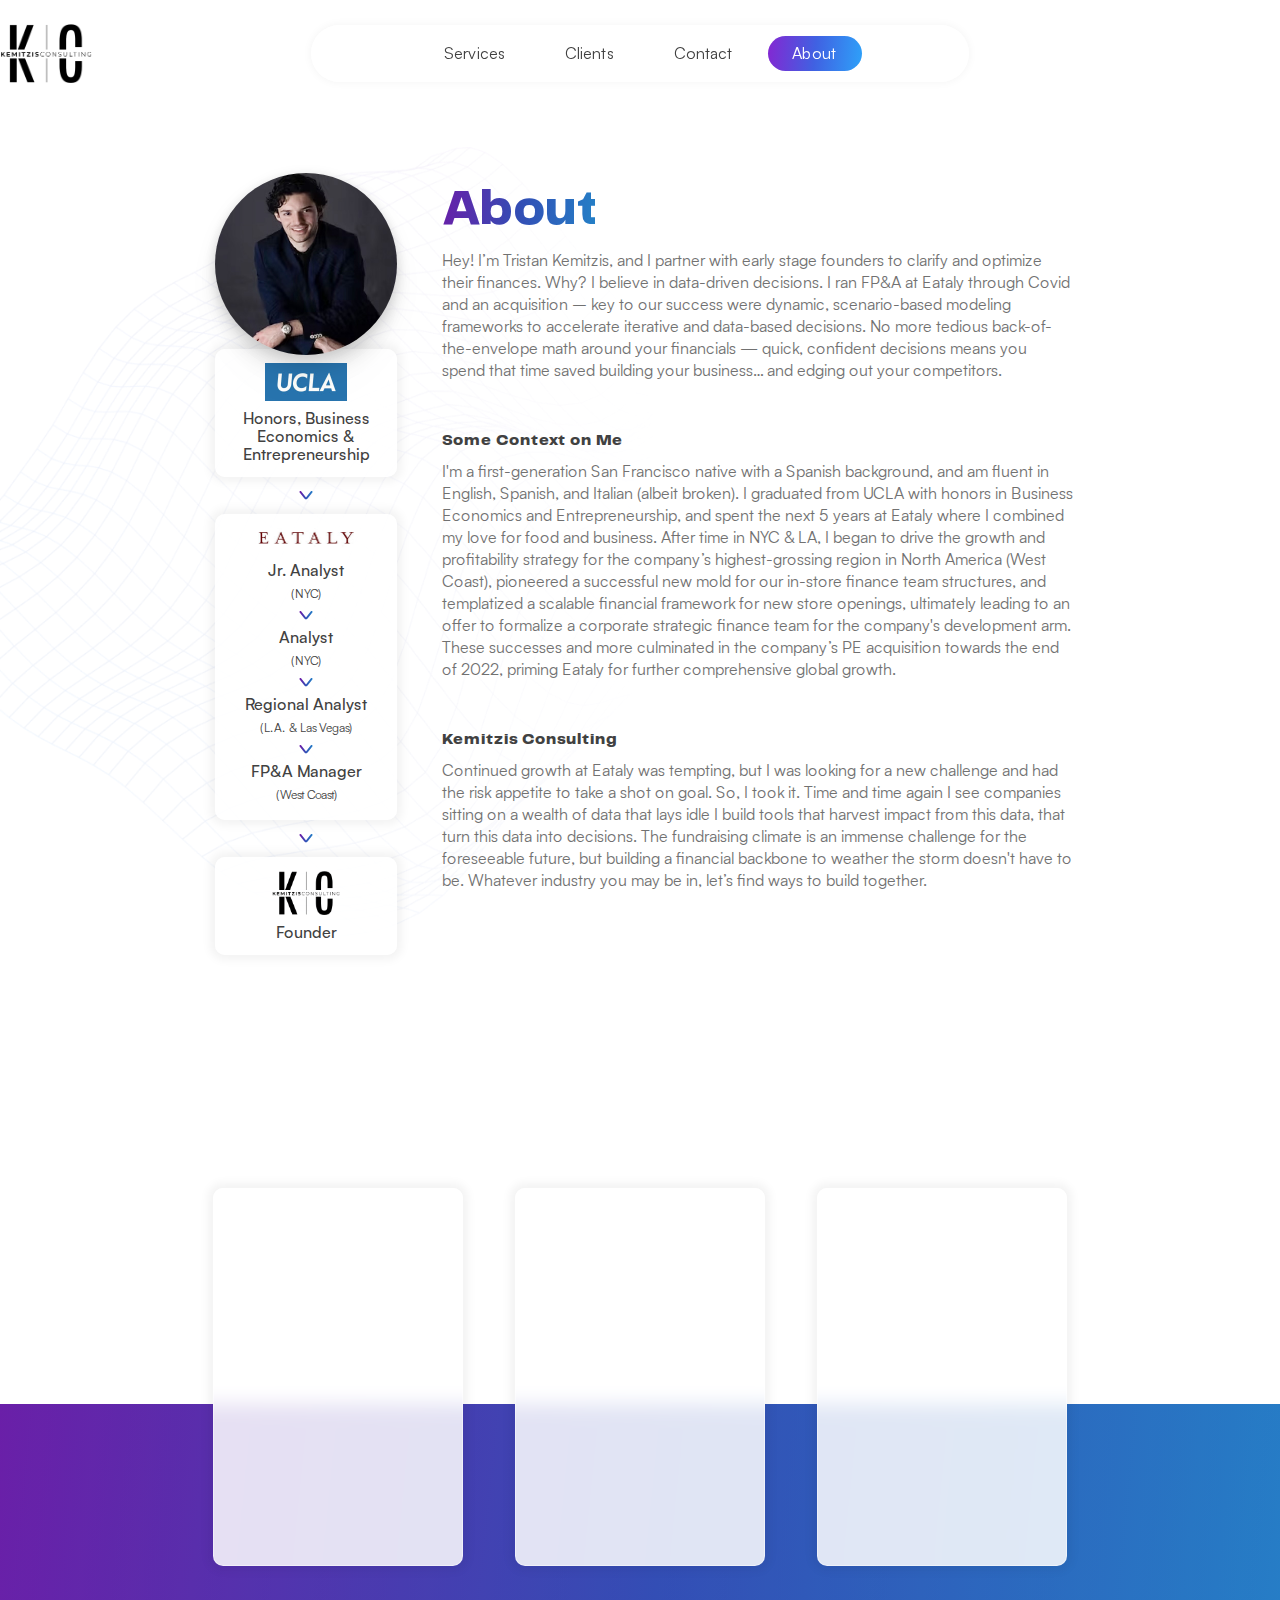
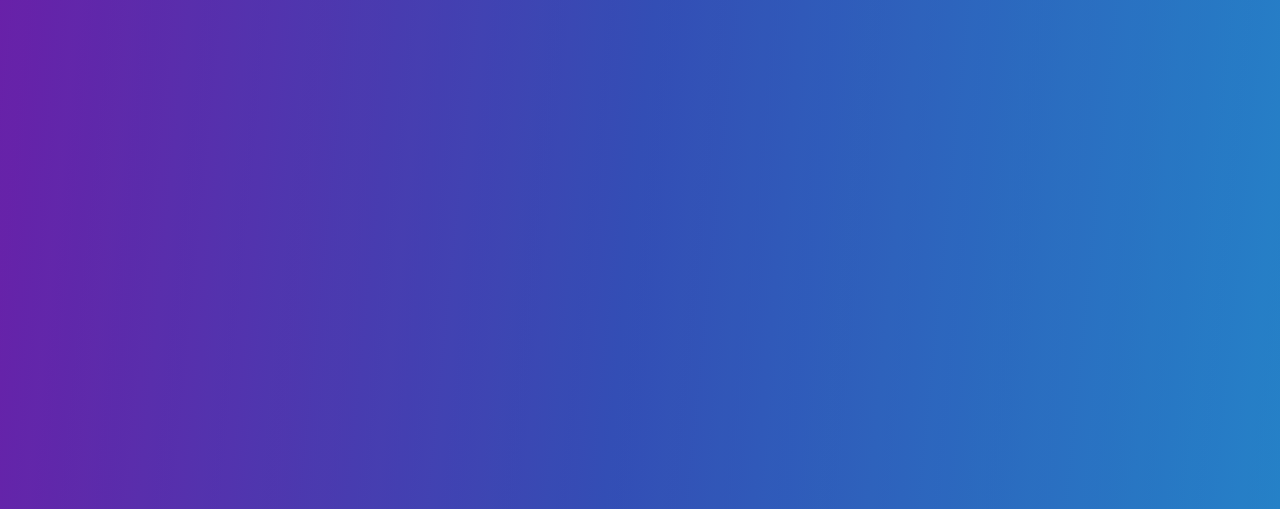
==== commit 663ef5e9: "Final" ====
--- a/about/index.html
+++ b/about/index.html
@@ -61,7 +61,7 @@
                 </div> -->
                 <button type="button" class="navbar-toggler scroll-animate" onclick="openNav()">
                     <span class="navbar-toggler-icon">
-                        <img src="assets/img/menu.svg" alt=""></span>
+                        <img src="../assets/img/menu.svg" alt=""></span>
                 </button>
 
                 <div id="navbarNav" class="offcanvas offcanvas-end scroll-animate">
@@ -101,30 +101,30 @@
                     <div class="side-column">
                         <img class="about scroll-animate" src="../assets/img/about.jpg" alt="">
                         <div class="history">
-                            <div class="items">
-                                <img src="../assets/img/about-ucla.jpg" alt="" style="
+                            <div class="items scroll-animate">
+                                <img src=" ../assets/img/about-ucla.jpg" alt="" style="
                             width: 82px; height: 38px;" class="scroll-animate">
-                                <p>Honors, Business Economics & Entrepreneurship</p>
+                                <p class="scroll-animate">Honors, Business Economics & Entrepreneurship</p>
                             </div>
                             <img class="arrow scroll-animate" src="../assets/img/arrow.svg" alt="">
-                            <div class="items">
-                                <img src="../assets/img/about-eataly.jpg" alt="" style="
+                            <div class="items scroll-animate">
+                                <img src=" ../assets/img/about-eataly.jpg" alt="" style="
                             width: 96px; height: 23px;" class="scroll-animate">
                                 <div class="road scroll-animate">
-                                    <p>Jr. Analyst<br /><span>(NYC)</span></p>
-                                    <img class="arrow" src="../assets/img/arrow.svg" alt="">
-                                    <p>Analyst<br /><span>(NYC)</span></p>
-                                    <img class="arrow" src="../assets/img/arrow.svg" alt="">
-                                    <p>Regional Analyst<br /><span>(L.A. & Las Vegas)</span></p>
-                                    <img class="arrow" src="../assets/img/arrow.svg" alt="">
-                                    <p>FP&A Manager<br /><span>(West Coast)</span></p>
+                                    <p class="scroll-animate">Jr. Analyst<br /><span>(NYC)</span></p>
+                                    <img class="arrowscroll-animate" src=" ../assets/img/arrow.svg" alt="">
+                                    <p class="scroll-animate">Analyst<br /><span>(NYC)</span></p>
+                                    <img class="arrowscroll-animate" src=" ../assets/img/arrow.svg" alt="">
+                                    <p class="scroll-animate">Regional Analyst<br /><span>(L.A. & Las Vegas)</span></p>
+                                    <img class="arrowscroll-animate" src=" ../assets/img/arrow.svg" alt="">
+                                    <p class="scroll-animate">FP&A Manager<br /><span>(West Coast)</span></p>
                                 </div>
                             </div>
                             <img class="arrow scroll-animate" src="../assets/img/arrow.svg" alt="">
-                            <div class="items">
-                                <img src="../assets/img/logo.png" alt="" style="
+                            <div class="items scroll-animate">
+                                <img src=" ../assets/img/logo.png" alt="" style="
                             width: 68px;" class="scroll-animate">
-                                <p>Founder</p>
+                                <p class="scroll-animate">Founder</p>
                             </div>
                         </div>
                     </div>
@@ -209,22 +209,22 @@
                 </div>
             </div>
             <div class="logo-end scroll-animate">
-                <img src="assets/img/logo-w.png" alt="">
+                <img src="../assets/img/logo-w.png" alt="">
             </div>
         </section>
 
 
-        <script src="assets/vendor/jarallax/dist/jarallax.min.js"></script>
-        <script src="assets/vendor/@lottiefiles/lottie-player/dist/lottie-player.js"></script>
-        <script src="assets/vendor/lightgallery/lightgallery.min.js"></script>
-        <script src="assets/vendor/lightgallery/plugins/video/lg-video.min.js"></script>
-        <script src="assets/vendor/imagesloaded/imagesloaded.pkgd.min.js"></script>
-        <script src="assets/vendor/shufflejs/dist/shuffle.min.js"></script>
+        <script src="../assets/vendor/jarallax/dist/jarallax.min.js"></script>
+        <script src="../assets/vendor/@lottiefiles/lottie-player/dist/lottie-player.js"></script>
+        <script src="../assets/vendor/lightgallery/lightgallery.min.js"></script>
+        <script src="../assets/vendor/lightgallery/plugins/video/lg-video.min.js"></script>
+        <script src="../assets/vendor/imagesloaded/imagesloaded.pkgd.min.js"></script>
+        <script src="../assets/vendor/shufflejs/dist/shuffle.min.js"></script>
         <script src="https://polyfill.io/v3/polyfill.min.js?features=IntersectionObserver"></script>
-        <script src="assets/js/kc.js"></script>
-        <script src="assets/js/header.js"></script>
-        <script src="assets/js/smooth-scroll.js"></script>
-        <script src="assets/js/swiper.js"></script>
+        <script src="../assets/js/kc.js"></script>
+        <script src="../assets/js/header.js"></script>
+        <script src="../assets/js/smooth-scroll.js"></script>
+        <script src="../assets/js/swiper.js"></script>
 
     </main>
 </body>
--- a/assets/css/custom.css
+++ b/assets/css/custom.css
@@ -1476,6 +1476,7 @@
 }
 
 #about .side-column img.about {
+    z-index: 11;
     border-radius: 50%;
     filter: drop-shadow(0px 37.4957px 14.5391px rgba(0, 0, 0, 0.01)) drop-shadow(0px 20.6609px 12.2435px rgba(0, 0, 0, 0.05)) drop-shadow(0px 9.18261px 9.18261px rgba(0, 0, 0, 0.09)) drop-shadow(0px 2.29565px 5.35652px rgba(0, 0, 0, 0.1));
 }
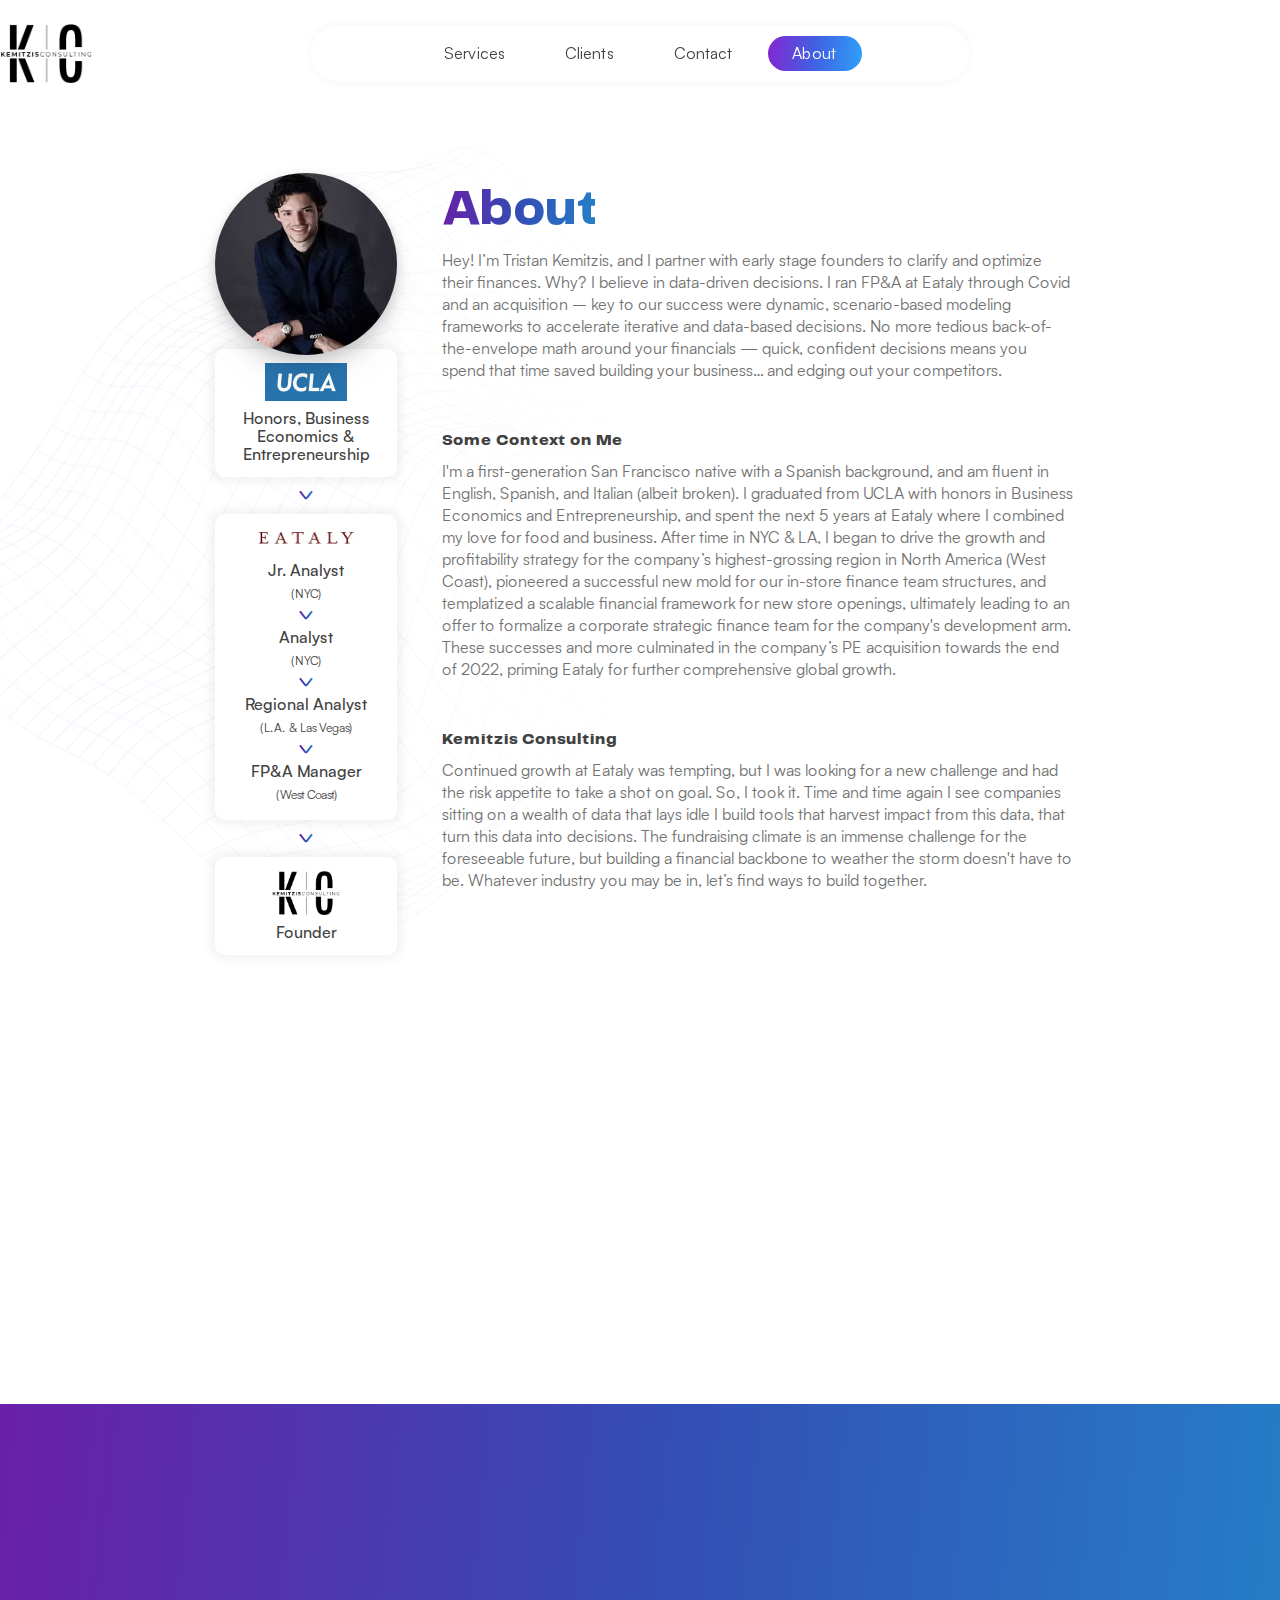
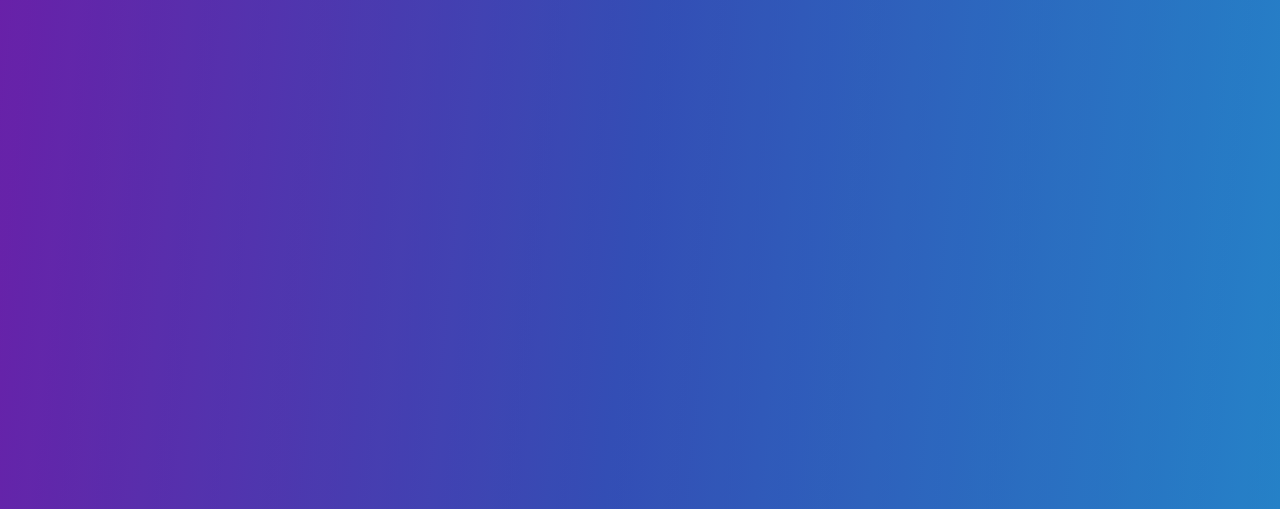
==== commit cae342f1: "Final" ====
--- a/about/index.html
+++ b/about/index.html
@@ -77,9 +77,9 @@
                                 <a href="../#contact" class="nav-link">Contact</a>
                             </li>
                             <li class="nav-item">
-                                <a class="nav-link active" style="pointer-events: none;">About</a>
-                            </li>
-                            <span class="nav-highlight" style="left: 451.836px; width: 92.6875px;"></span>
+                                <a class="nav-link active" style="pointer-events: none; color: #fff;">About</a>
+                            </li>
+                            <span class="nav-highlight show" style="left: 451.836px; width: 92.6875px;"></span>
                         </ul>
                     </div>
                 </div>
@@ -167,20 +167,20 @@
                 </div>
                 <div class="eataly">
                     <h4 class="scroll-animate">My Journey at Eataly</h4>
-                    <div class="journey">
-                        <div class="card">
+                    <div class="journey scroll-animate">
+                        <div class="card scroll-animate">
                             <h1 class="scroll-animate">+82%</h1>
                             <h3 class="scroll-animate">Growth</h3>
                             <p class="scroll-animate">Driven across multi-hundred-million $$ grossing West Coast Region
                                 via maximization of revenue verticals and new concept & store rollouts.</p>
                         </div>
-                        <div class="card">
+                        <div class="card scroll-animate">
                             <h1 class="scroll-animate">+90%</h1>
                             <h3 class="scroll-animate">Flowthrough</h3>
                             <p class="scroll-animate">Generated for the region through strategic sales mix,
                                 unit-economic, headcount, productivity, and G&A optimizations.</p>
                         </div>
-                        <div class="card">
+                        <div class="card scroll-animate">
                             <h1 class="scroll-animate">10</h1>
                             <h3 class="scroll-animate">Person-team</h3>
                             <p class="scroll-animate">Built and led to spearhead strategic finance for the West Coast,
--- a/assets/css/custom.css
+++ b/assets/css/custom.css
@@ -172,10 +172,6 @@
     text-shadow: 0 0 30px #4061E2ee;
 }
 
-
-
-
-
 /* 
 header .nav-link {
     height: 35px;
@@ -212,6 +208,11 @@
     transform: translateY(-10px);
 }
 
+.nav-highlight.show {
+    opacity: 1 !important;
+    visibility: visible !important;
+}
+
 .nav-highlight.hide {
     opacity: 0;
     visibility: hidden;
@@ -274,7 +275,7 @@
 .scroll-animate {
     opacity: 0;
     transform: translateY(-20px);
-    transition: opacity 0.6s ease-out var(--delay, 0s), transform 0.6s ease-out var(--delay, 0s), box-shadow 0.3s ease-in-out;
+    transition: opacity 0.35s ease-out var(--delay, 0s), transform 0.35s ease-out var(--delay, 0s), box-shadow 0.35s ease-in-out;
 }
 
 .scroll-animate.visible {
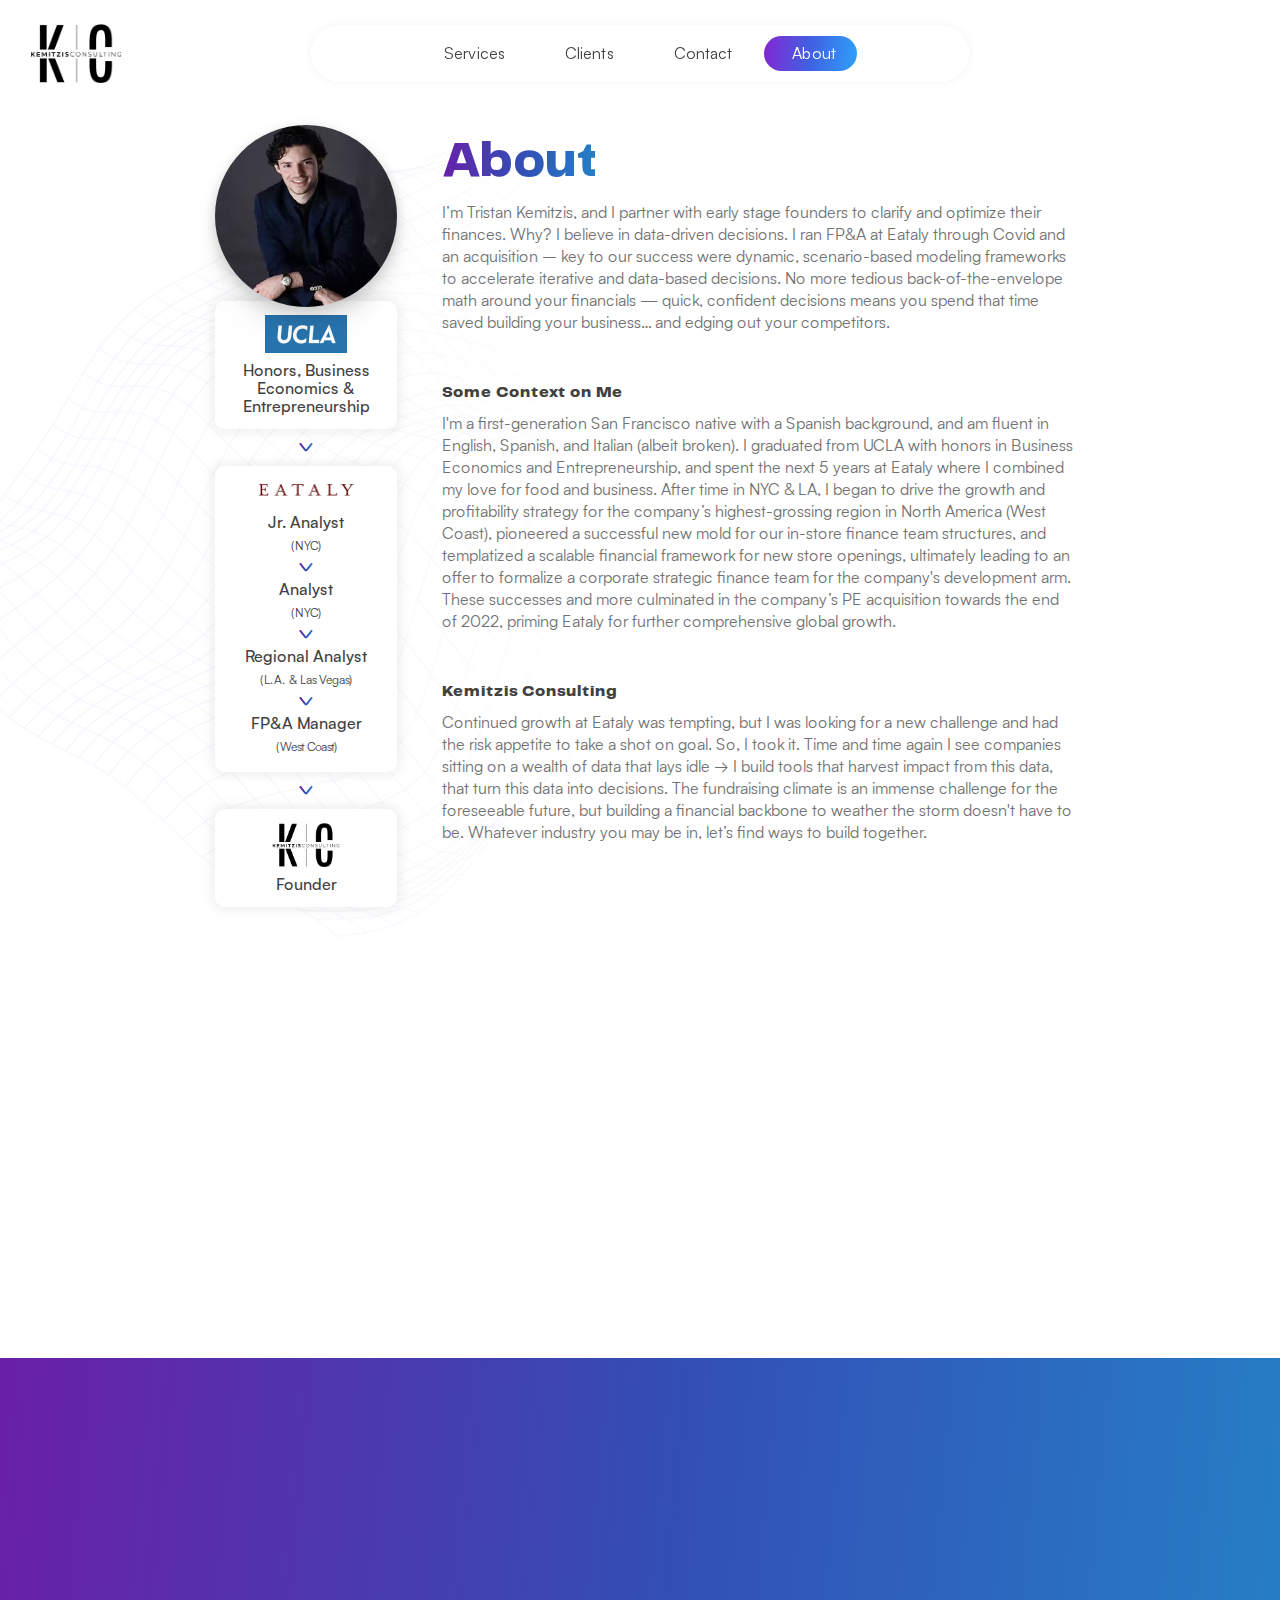
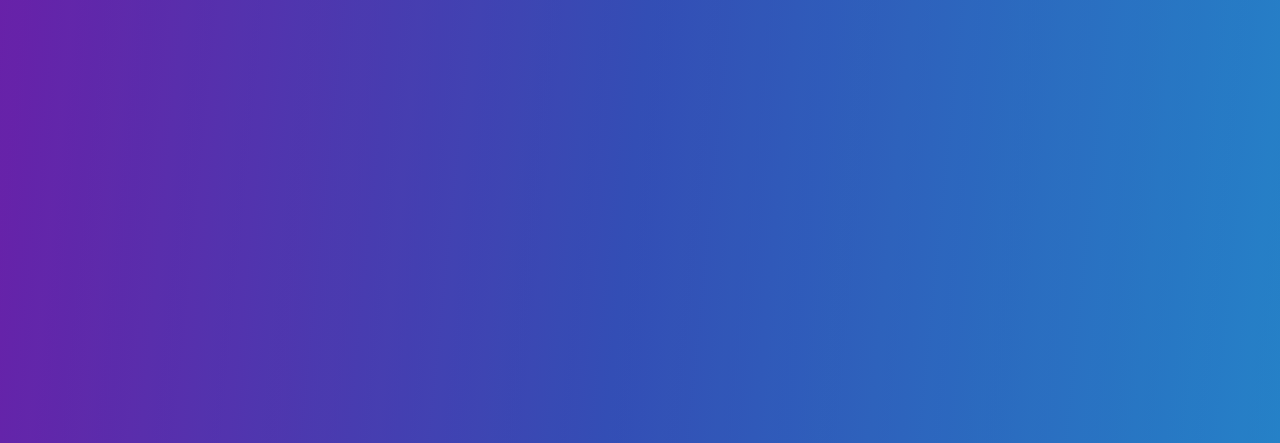
==== commit f9beae6d: "netwrk" ====
--- a/about/index.html
+++ b/about/index.html
@@ -3,13 +3,9 @@
 
 <head>
     <meta charset="utf-8">
-    <title>Kemitzis Consulting</title>
+    <title>Kemitzis Consulting :: About</title>
     <meta name="viewport" content="width=device-width, initial-scale=1">
-    <script src="../assets/js/theme-switcher.js"></script>
     <link rel="shortcut icon" href="../assets/img/favicon.png">
-    <meta name="msapplication-TileColor" content="#080032">
-    <meta name="msapplication-config" content="../assets/favicon/browserconfig.xml">
-    <meta name="theme-color" content="#ffffff">
     <link rel="stylesheet" media="screen" href="../assets/vendor/boxicons/css/boxicons.min.css">
     <link rel="stylesheet" href="https://cdn.jsdelivr.net/npm/swiper@11/swiper-bundle.min.css" />
     <link rel="stylesheet" media="screen" href="../assets/vendor/lightgallery/css/lightgallery-bundle.min.css">
@@ -21,10 +17,11 @@
     <script src="../assets/js/preloader.js"></script>
 </head>
 
-<body>
+<body id="about-page">
 
     <div class="page-loading active">
         <div class="page-loading-inner">
+            <img src="../assets/img/favicon.png" alt="">
             <div class="page-spinner"></div><span>Loading...</span>
         </div>
     </div>
@@ -32,55 +29,37 @@
     <main class="page-wrapper">
         <header class="header navbar navbar-expand-lg position-absolute navbar-dark navbar-sticky navbar-stuck">
             <div class="container px-3">
-
-                <!-- <div id="menu">
-                    <div class="offcanvas-header border-bottom">
-                        <a href="javascript:void(0)" class="btn-close" onclick="closeNav()"></a>
+                <button type="button" class="navbar-toggler" onclick="openNav()">
+                    <span class="navbar-toggler-icon">
+                        <img src="../assets/img/menu.svg" alt="">
+                    </span>
+                </button>
+
+                <div id="navbarNav" class="offcanvas offcanvas-end scroll-animate">
+                    <div class="offcanvas-header mob-ok">
+                        <button type="button" class="btn-close" onclick="closeNav()">
+                            <img src="../assets/img/close.svg" alt="">
+                        </button>
                     </div>
                     <div class="offcanvas-body">
                         <ul class="navbar-nav me-auto mb-2 mb-lg-0">
                             <li class="nav-item">
-                                <a href="../#services" class="nav-link scroll-link" onclick="closeNav()">Services</a>
-                            </li>
-                            <li class="nav-item">
-                                <a href="../#clients" class="nav-link scroll-link" onclick="closeNav()">Clients</a>
-                            </li>
-                            <li class="nav-item">
-                                <a href="../#contact" class="nav-link scroll-link" onclick="closeNav()">Contact</a>
-                            </li>
-                            <li class="nav-item">
-                                <a href="#" class="nav-link" onclick="closeNav()"
-                                    style="pointer-events: none;">About</a>
-                            </li>
+                                <a href="../#services" class="nav-link">Services</a>
+                            </li>
+                            <li class="nav-item">
+                                <a href="../#clients" class="nav-link">Clients</a>
+                            </li>
+                            <li class="nav-item">
+                                <a href="../#contact" class="nav-link">Contact</a>
+                            </li>
+                            <li class="nav-item">
+                                <a href="#about" class="nav-link color-white none">About</a>
+                            </li>
+                            <span class="nav-highlight mob-no"></span>
                         </ul>
                     </div>
-                    <div class="offcanvas-header border-top">
-                        <a href="../" class="nav-link scroll-link" onclick="closeNav()"><img
-                                src="../assets/img/logo.png" alt=""></a>
-                    </div>
-                </div> -->
-                <button type="button" class="navbar-toggler scroll-animate" onclick="openNav()">
-                    <span class="navbar-toggler-icon">
-                        <img src="../assets/img/menu.svg" alt=""></span>
-                </button>
-
-                <div id="navbarNav" class="offcanvas offcanvas-end scroll-animate">
-                    <div class="offcanvas-body">
-                        <ul class="navbar-nav me-auto mb-2 mb-lg-0">
-                            <li class="nav-item">
-                                <a href="../#services" class="nav-link">Services</a>
-                            </li>
-                            <li class="nav-item">
-                                <a href="../#clients" class="nav-link">Clients</a>
-                            </li>
-                            <li class="nav-item">
-                                <a href="../#contact" class="nav-link">Contact</a>
-                            </li>
-                            <li class="nav-item">
-                                <a class="nav-link active" style="pointer-events: none; color: #fff;">About</a>
-                            </li>
-                            <span class="nav-highlight show" style="left: 451.836px; width: 92.6875px;"></span>
-                        </ul>
+                    <div class="offcanvas-footer mob-ok">
+                        <img src="../assets/img/menu-img.png" alt="">
                     </div>
                 </div>
             </div>
@@ -89,11 +68,12 @@
         <div class="logo-container scroll-animate">
             <div class="navbar-brand p-0">
                 <a href="../"><img id="logo" src="../assets/img/logo.png" width="92" alt="Kemitzis"></a>
-                </a>
             </div>
         </div>
 
-        <section id="about" class="pt-5 pb-2 mt-3 mt-sm-4 mt-xl-5 text-center">
+        <!-- ==================== ABOUT ==================== -->
+
+        <section id="about">
             <div class="content">
 
                 <div class="profile">
@@ -128,10 +108,11 @@
                             </div>
                         </div>
                     </div>
+
                     <div class="side-body">
                         <div>
                             <h2 class="scroll-animate">About</h2>
-                            <p class="scroll-animate">Hey! I’m Tristan Kemitzis, and I partner with early stage founders
+                            <p class="scroll-animate">I’m Tristan Kemitzis, and I partner with early stage founders
                                 to clarify and optimize their finances. Why? I believe in data-driven decisions. I ran
                                 FP&A at Eataly through Covid and an acquisition – key to our success were dynamic,
                                 scenario-based modeling frameworks to accelerate iterative and data-based decisions. No
@@ -157,7 +138,8 @@
                             <h5 class="scroll-animate">Kemitzis Consulting</h5>
                             <p class="scroll-animate">Continued growth at Eataly was tempting, but I was looking for a
                                 new challenge and had the risk appetite to take a shot on goal. So, I took it. Time and
-                                time again I see companies sitting on a wealth of data that lays idle I build tools that
+                                time again I see companies sitting on a wealth of data that lays idle → I build tools
+                                that
                                 harvest impact from this data, that turn this data into decisions. The fundraising
                                 climate is an immense challenge for the foreseeable future, but building a financial
                                 backbone to weather the storm doesn't have to be. Whatever industry you may be in, let’s
@@ -169,18 +151,27 @@
                     <h4 class="scroll-animate">My Journey at Eataly</h4>
                     <div class="journey scroll-animate">
                         <div class="card scroll-animate">
+                            <div class="about-badge mob-ok">
+                                <img src="../assets/img/eataly1.svg" alt="">
+                            </div>
                             <h1 class="scroll-animate">+82%</h1>
                             <h3 class="scroll-animate">Growth</h3>
                             <p class="scroll-animate">Driven across multi-hundred-million $$ grossing West Coast Region
                                 via maximization of revenue verticals and new concept & store rollouts.</p>
                         </div>
                         <div class="card scroll-animate">
+                            <div class="about-badge mob-ok">
+                                <img src="../assets/img/eataly2.svg" alt="">
+                            </div>
                             <h1 class="scroll-animate">+90%</h1>
                             <h3 class="scroll-animate">Flowthrough</h3>
                             <p class="scroll-animate">Generated for the region through strategic sales mix,
                                 unit-economic, headcount, productivity, and G&A optimizations.</p>
                         </div>
                         <div class="card scroll-animate">
+                            <div class="about-badge mob-ok">
+                                <img src="../assets/img/eataly3.svg" alt="">
+                            </div>
                             <h1 class="scroll-animate">10</h1>
                             <h3 class="scroll-animate">Person-team</h3>
                             <p class="scroll-animate">Built and led to spearhead strategic finance for the West Coast,
@@ -193,27 +184,33 @@
         </section>
         <div class="about-bg"></div>
 
-        <section id="contact" class="about bg-grad pt-5 pb-1 text-center">
+        <!-- ==================== CONTACT ==================== -->
+        <section id="contact" class="contact-section bg-grad pt-5 pb-1 text-center">
             <div class="content">
                 <h3 class="color-white scroll-animate">Contact</h3>
                 <p class="d-lg-block subtitle color-white scroll-animate">
                     Put your finances on auto-pilot. Lets align on integrating our current financial toolkit, and/or
-                    building out models specific to your business</p>
+                    building out models specific to your business
+                </p>
                 <div class="buttons grad scroll-animate">
-                    <a href="https://calendly.com/kemitzisconsulting" target="_blank"
-                        class="btn btn-lg flex-shrink-0 book scroll-animate">
-                        Book a Call</a>
-                    <a href="mailto:tristan@kemitzisconsulting.com"
-                        class="btn btn-lg flex-shrink-0 book scroll-animate">
-                        Email</a>
-                </div>
-            </div>
-            <div class="logo-end scroll-animate">
+                    <a href="https://calendly.com/kemitzisconsulting/15min?back=1&month=2024-12" target="_blank"
+                        class="btn btn-lg flex-shrink-0 book">
+                        Book a Call
+                    </a>
+                    <a href="#" id="copyButton" class="btn btn-lg flex-shrink-0 book">
+                        <span id="textToCopy">tristan@kemitzisconsulting.com</span>
+                        <img src="../assets/img/copy.svg" />
+                    </a>
+                    <p id="confirmationMessage">Email copied!</p>
+                </div>
+            </div>
+            <div class="logo-end scroll-animate scroll-animate">
                 <img src="../assets/img/logo-w.png" alt="">
             </div>
+            <div class="contact-bg scroll-animate"></div>
         </section>
 
-
+        <!-- ==================== SCRIPTS ==================== -->
         <script src="../assets/vendor/jarallax/dist/jarallax.min.js"></script>
         <script src="../assets/vendor/@lottiefiles/lottie-player/dist/lottie-player.js"></script>
         <script src="../assets/vendor/lightgallery/lightgallery.min.js"></script>
@@ -225,6 +222,23 @@
         <script src="../assets/js/header.js"></script>
         <script src="../assets/js/smooth-scroll.js"></script>
         <script src="../assets/js/swiper.js"></script>
+        <script src="../assets/js/copy.js"></script>
+
+        <script>
+            function setFromAbout() {
+                sessionStorage.setItem('fromAbout', 'true');
+                closeNav();
+            }
+        </script>
+
+        <script>
+            function openNav() {
+                document.querySelector("#navbarNav").classList.add("active");
+            }
+            function closeNav() {
+                document.querySelector("#navbarNav").classList.remove("active");
+            }
+        </script>
 
     </main>
 </body>
--- a/assets/css/custom.css
+++ b/assets/css/custom.css
@@ -1,3 +1,5 @@
+/* 3/1 8:39 */
+
 /** LOADING **/
 .page-loading {
     position: fixed;
@@ -11,7 +13,7 @@
     background-color: #fff;
     opacity: 0;
     visibility: hidden;
-    z-index: 9999;
+    z-index: 11111111;
 }
 
 [data-bs-theme="dark"] .page-loading {
@@ -29,9 +31,7 @@
     left: 0;
     width: 100%;
     text-align: center;
-    -webkit-transform: translateY(-50%);
     transform: translateY(-50%);
-    -webkit-transition: opacity .2s ease-in-out;
     transition: opacity .2s ease-in-out;
     opacity: 0;
     display: flex !important;
@@ -64,12 +64,8 @@
     border: 0.15em solid #b4b7c9;
     border-right-color: transparent;
     border-radius: 50%;
-    -webkit-animation: spinner 0.75s linear infinite;
     animation: spinner 0.75s linear infinite;
 }
-
-
-
 
 .page-loading-inner img {
     width: 3rem;
@@ -89,14 +85,29 @@
 }
 
 /* CUSTOM */
+.mb-5 {
+    margin-bottom: 5px !important;
+}
+
+.mb-10 {
+    margin-bottom: 10px !important;
+}
+
+.mb-30 {
+    margin-bottom: 30px !important;
+}
+
 .mb-40 {
     margin-bottom: 40px !important;
 }
 
+.none {
+    pointer-events: none;
+}
+
 /** HEADER **/
 .logo-container {
     position: absolute;
-    z-index: 10;
     width: 100%;
 }
 
@@ -172,23 +183,6 @@
     text-shadow: 0 0 30px #4061E2ee;
 }
 
-/* 
-header .nav-link {
-    height: 35px;
-    border-radius: 50px;
-    z-index: 0;
-    display: flex;
-    align-items: center;
-    justify-content: center;
-}
-
-header .nav-link.active {
-    background: linear-gradient(0deg, rgba(0, 0, 0, 0.2), rgba(0, 0, 0, 0.2)), linear-gradient(95.75deg, #8427D2 0%, #4061E2 50%, #2EA1F9 100%);
-    color: #fff !important;
-    pointer-events: none;
-} */
-
-
 header .offcanvas-body {
     position: relative;
 }
@@ -196,7 +190,6 @@
 .nav-highlight {
     position: absolute;
     bottom: 0;
-    height: 35px !important;
     left: 0;
     width: 0;
     background: linear-gradient(95.75deg, #8427D2 0%, #4061E2 50%, #2EA1F9 100%);
@@ -208,6 +201,12 @@
     transform: translateY(-10px);
 }
 
+@media (min-width: 1000px) {
+    .nav-highlight {
+        height: 35px !important;
+    }
+}
+
 .nav-highlight.show {
     opacity: 1 !important;
     visibility: visible !important;
@@ -231,7 +230,7 @@
 header .nav-link.active {
     color: #fff !important;
     background: none !important;
-    pointer-events: auto !important;
+    pointer-events: none !important;
 }
 
 header .nav-link:hover {
@@ -243,13 +242,10 @@
     font-weight: 400;
     font-size: 16px;
     line-height: 130%;
-    leading-trim: both;
-    text-edge: cap;
     background: linear-gradient(95.75deg, #2EA1F9 0%, #4061E2 50%, #0026BE 100%);
     -webkit-background-clip: text;
     -webkit-text-fill-color: transparent;
     background-clip: text;
-    text-fill-color: transparent;
     text-shadow: 0 0 30px #4061E2ee;
 }
 
@@ -271,11 +267,28 @@
     background-color: #fff !important;
 }
 
+.gap-30 {
+    gap: 30px !important;
+}
+
+.gap-100 {
+    gap: 100px !important;
+}
+
+.m-lr-0 {
+    margin-left: 0 !important;
+    margin-right: 0 !important;
+}
+
+.mob-ok {
+    display: none !important;
+}
+
 /** ANIM **/
 .scroll-animate {
     opacity: 0;
     transform: translateY(-20px);
-    transition: opacity 0.35s ease-out var(--delay, 0s), transform 0.35s ease-out var(--delay, 0s), box-shadow 0.35s ease-in-out;
+    transition: opacity 0.2s ease-out var(--delay, 0s), transform 0.2s ease-out var(--delay, 0s), box-shadow 0.2s ease-in-out;
 }
 
 .scroll-animate.visible {
@@ -303,7 +316,6 @@
 #logo.hidden {
     opacity: 0;
 }
-
 
 h1,
 h2,
@@ -367,7 +379,7 @@
 
 .btn.book {
     position: relative;
-    color: #fff;
+    color: #fff !important;
     font-weight: 400;
     cursor: pointer !important;
     box-sizing: border-box;
@@ -413,20 +425,14 @@
     width: 272px !important;
 }
 
-.bg-grad .grad a:hover {
-    color: #fff !important;
-}
-
-
+.bg-grad {
+    position: relative;
+    padding-bottom: 55px !important;
+    background: linear-gradient(0deg, rgba(0, 0, 0, 0.2), rgba(0, 0, 0, 0.2)),
+        linear-gradient(95.75deg, #8427D2 0%, #4061E2 50%, #2EA1F9 100%);
+}
 
 /* INTRO */
-/* #intro {
-    background-image: url(../img/home.png);
-    background-size: contain;
-    background-position: right;
-    background-repeat: no-repeat;
-} */
-
 .video-container {
     position: absolute;
     width: 100vw !important;
@@ -449,9 +455,13 @@
 }
 
 #intro p.lead {
-    font-size: 18px;
+    font-size: 18px !important;
     font-weight: 400;
     color: var(--kc-gray);
+}
+
+#intro .btn.book {
+    margin-bottom: 0;
 }
 
 #services {
@@ -461,22 +471,12 @@
     margin: 0 !important;
     background-position-x: right;
     background-repeat: no-repeat;
-}
-
-#services {
     margin-top: 200px !important;
     padding-top: 20px !important;
     padding-bottom: 110px !important;
     background-image: url(../img/bg-services.png);
 }
 
-.bg-grad {
-    position: relative;
-    padding-bottom: 55px !important;
-    background: linear-gradient(0deg, rgba(0, 0, 0, 0.2), rgba(0, 0, 0, 0.2)),
-        linear-gradient(95.75deg, #8427D2 0%, #4061E2 50%, #2EA1F9 100%);
-}
-
 #services .content,
 #tools .content {
     display: flex;
@@ -488,8 +488,7 @@
 #tools .content img {
     width: 157px;
     margin-bottom: -32px;
-    background: url(today.png);
-    filter: drop-shadow(0px 51px 21px rgba(0, 0, 0, 0.01)) drop-shadow(0px 29px 17px rgba(0, 0, 0, 0.05)) drop-shadow(0px 13px 13px rgba(0, 0, 0, 0.09)) drop-shadow(0px 3px 7px rgba(0, 0, 0, 0.1));
+    /* filter: drop-shadow(0px 51px 21px rgba(0, 0, 0, 0.01)) drop-shadow(0px 29px 17px rgba(0, 0, 0, 0.05)) drop-shadow(0px 13px 13px rgba(0, 0, 0, 0.09)) drop-shadow(0px 3px 7px rgba(0, 0, 0, 0.1)); */
 }
 
 #tools .content img {
@@ -544,14 +543,23 @@
 }
 
 #tools .content a,
-#contact .buttons a {
+#contact .buttons a,
+.contact-section .buttons a {
     background: linear-gradient(180deg, #F9FCFF 0%, #F9FAFE 50%, #F8F9FD 100%);
     box-shadow: 0px 0px 18.1604px rgba(0, 38, 190, 0.5);
-    color: #0026BE;
-}
-
-#contact .buttons a {
+    color: #0026BE !important;
+}
+
+#tools .content a:hover,
+#contact .buttons a:hover,
+.contact-section .buttons a:hover {
+    color: #fff !important;
+}
+
+#contact .buttons a,
+.contact-section .buttons a {
     margin-bottom: 0;
+    width: 285px !important;
 }
 
 #services .swiper-container,
@@ -694,7 +702,6 @@
     -webkit-background-clip: text;
     -webkit-text-fill-color: transparent;
     background-clip: text;
-    text-fill-color: transparent;
 }
 
 #services .pricing h4 {
@@ -730,7 +737,6 @@
     -webkit-background-clip: text;
     -webkit-text-fill-color: transparent;
     background-clip: text;
-    text-fill-color: transparent;
     transform: scale(1);
     transition: all .3s ease-in-out;
 }
@@ -766,9 +772,6 @@
     line-height: 130%;
     text-align: center;
     color: #414141;
-    flex: none;
-    align-self: stretch;
-    flex-grow: 0;
     margin-bottom: 10px;
 }
 
@@ -781,8 +784,6 @@
     max-width: 160px;
     margin: 0 auto;
     margin-top: -10px !important;
-    flex: none;
-    flex-grow: 0;
 }
 
 .arrows .btn {
@@ -792,7 +793,7 @@
 #tools .nested-swiper-container .arrows {
     position: absolute;
     bottom: 0;
-    transform: translateY(20px);
+    transform: translateY(8px);
     z-index: 11;
 }
 
@@ -810,10 +811,7 @@
     line-height: 22px;
     text-align: center;
     color: #777;
-    flex: none;
-    align-self: stretch;
     margin-bottom: 45px;
-    flex-grow: 0;
 }
 
 .swiper-slide p.sub {
@@ -830,19 +828,25 @@
 
 .swiper-slide p.last {
     margin-bottom: 25px !important;
+    padding: 0 40px;
 }
 
 .swiper-slide p:last-child {
     margin-bottom: 50px;
 }
 
-.swiper-slide p.gp:last-child {
-    margin-bottom: 0;
-}
+.swiper-slide p.gp {
+    margin-left: 35px;
+}
+
+/* .swiper-slide p.gp:last-child {
+    height: auto;
+    width: 100%;
+} */
 
 .swiper-slide .slide-box {
     box-sizing: border-box;
-    width: 1050px;
+    width: 1070px;
     padding: 15px 40px;
     background: #FFFFFF;
     box-shadow: 0 0 9.18855px 4.59427px rgba(0, 0, 0, 0.05);
@@ -880,7 +884,7 @@
 
 .swiper-button-disabled,
 .swiper-button-disabled:disabled {
-    opacity: 0.5;
+    opacity: 0.5 !important;
 }
 
 #services .slide2 .slide-box,
@@ -901,11 +905,11 @@
 }
 
 .swiper-autoheight .swiper-wrapper {
-    margin: 15px 0
+    margin: 15px 0;
 }
 
 #tools .swiper-wrapper {
-    margin-bottom: 35px;
+    margin-bottom: 22px;
 }
 
 .swiper-wrapper {
@@ -925,7 +929,7 @@
 .slider-list li {
     background-size: 15px 15px !important;
     text-align: left !important;
-    background: url("../img/bullet.png") no-repeat left center;
+    background: url(../img/bullet.png) no-repeat left center;
     padding-left: 25px;
     margin-bottom: 24px;
     width: 416px;
@@ -938,6 +942,10 @@
     font-size: 16px;
     line-height: 22px;
     color: #777;
+}
+
+.slider-list li:last-child {
+    margin-bottom: 0;
 }
 
 .slide-box p,
@@ -948,22 +956,20 @@
     font-style: italic;
     font-weight: 400;
     font-size: 12px;
+    text-align: left;
     line-height: 16px;
     background: linear-gradient(0deg, rgba(0, 0, 0, 0.2), rgba(0, 0, 0, 0.2)),
         linear-gradient(95.75deg, #8427D2 0%, #4061E2 50%, #2EA1F9 100%);
     -webkit-background-clip: text;
     -webkit-text-fill-color: transparent;
     background-clip: text;
-    text-fill-color: transparent;
     margin-bottom: 0;
-    flex: none;
-    flex-grow: 0;
 }
 
 .swiper-slide .extra {
     width: 100%;
-    max-width: 1050px;
-    margin-top: 15px;
+    max-width: 1150px;
+    margin: 20px auto;
 }
 
 .swiper-slide-prev,
@@ -971,9 +977,9 @@
     overflow: hidden;
 }
 
-.swiper-slide.slide2.swiper-slide-active .slide-box {
+/* .swiper-slide.slide2.swiper-slide-active .slide-box {
     margin-bottom: 20px !important;
-}
+} */
 
 #services .swiper-slide:nth-child(2) .slide-box img {
     max-height: 370px;
@@ -1080,8 +1086,25 @@
 
 #process .modal-content .line-content {
     position: absolute;
-    top: 337px;
-    margin-left: 6px;
+    bottom: 0;
+    margin-left: 57px;
+}
+
+#process .modal-header,
+#process .modal-footer {
+    padding: 0;
+    border: none;
+}
+
+#process .modal-header .btn-close {
+    background-image: url(../img/close.svg);
+    opacity: 1;
+    transform: scale(1.1) translateY(-15px);
+    transition: all .2s ease-in-out;
+}
+
+#process .modal-header .btn-close:hover {
+    transform: scale(1.3) translateY(-13px);
 }
 
 #process h3 {
@@ -1096,7 +1119,7 @@
     -webkit-background-clip: text;
     -webkit-text-fill-color: transparent;
     background-clip: text;
-    text-fill-color: transparent;
+    margin-bottom: 0;
 }
 
 #process .boxes {
@@ -1104,7 +1127,6 @@
     flex-direction: row;
     justify-content: space-between;
     gap: 40px;
-    margin-bottom: 40px;
 }
 
 #process .boxes .box {
@@ -1158,7 +1180,6 @@
     font-size: 20px;
     line-height: 130%;
     color: #fff;
-    display: block;
     margin-bottom: 0;
 }
 
@@ -1172,14 +1193,12 @@
     height: 50px;
     right: 0;
     top: 0;
-    box-sizing: border-box;
     background: rgba(255, 255, 255, 0.7);
     box-shadow: 0px 0px 8.53641px 4.2682px rgba(0, 0, 0, 0.05);
     backdrop-filter: blur(4.2682px);
     border-radius: 50%;
     border: 1px solid #ffffffaa;
     margin: 20px;
-    padding-right: 0;
     text-align: center;
 }
 
@@ -1195,7 +1214,6 @@
     -webkit-background-clip: text;
     -webkit-text-fill-color: transparent;
     background-clip: text;
-    text-fill-color: transparent;
 }
 
 #process .btn-container {
@@ -1231,7 +1249,6 @@
     -webkit-background-clip: text;
     -webkit-text-fill-color: transparent;
     background-clip: text;
-    text-fill-color: transparent;
     margin-bottom: 90px;
 }
 
@@ -1276,7 +1293,6 @@
     width: 100%;
 }
 
-
 #clients .container .raised ul {
     justify-content: center;
     align-items: flex-start;
@@ -1294,7 +1310,6 @@
     opacity: .7;
     filter: grayscale(1);
     transition: all .2s ease-in-out;
-
 }
 
 #clients .container .raised ul>li:hover {
@@ -1303,21 +1318,18 @@
     filter: grayscale(0) brightness(1);
 }
 
-
 #clients .container .industries {
     display: flex;
     flex-direction: column;
     align-items: center;
     padding: 0px;
     gap: 48px;
-    width: 999.78px;
 }
 
 #clients .container .industries ul {
     align-items: flex-end;
     justify-content: space-between;
     width: 890px;
-    height: 65.88px;
 }
 
 #clients .container .industries ul>li {
@@ -1325,15 +1337,18 @@
     flex-direction: column;
     align-items: center;
     padding: 0px;
-    gap: 12px;
+    gap: 5px;
     width: 120px;
     height: 62.23px;
     margin: 0px -10px;
 }
 
 #clients .container .industries ul>li img {
-    width: 25.21px;
-    height: 28.23px;
+    width: 30px;
+}
+
+#clients .container .industries ul>li .img-content {
+    height: 44px;
 }
 
 #clients .container .industries ul>li p {
@@ -1379,22 +1394,31 @@
     color: #717171;
 }
 
-#contact {
-    display: flex;
-    flex-direction: column;
-    align-items: center;
-}
-
-#contact .content {
+#contact,
+.contact-section {
+    display: flex;
+    flex-direction: column;
+    align-items: center;
+    padding-top: 50px !important;
+}
+
+#about-page .contact-section {
+    padding-top: 280px !important;
+}
+
+#contact .content,
+.contact-section .content {
     display: flex;
     flex-direction: column;
     align-items: center;
     padding: 0px;
     gap: 15px;
+    z-index: 11;
     width: 853px;
 }
 
-#contact .content h3 {
+#contact .content h3,
+.contact-section .content h3 {
     width: 853px;
     height: auto;
     font-family: 'PP Telegraf';
@@ -1402,16 +1426,14 @@
     font-weight: 800;
     font-size: 50px;
     line-height: 130%;
-    leading-trim: both;
-    text-edge: cap;
     text-align: center;
     color: #FFFFFF;
     margin-bottom: 0;
 }
 
-#contact .content p {
+#contact .content p,
+.contact-section .content p {
     width: 637px;
-    height: 48px;
     font-family: 'Satoshi';
     font-style: normal;
     font-weight: 400;
@@ -1422,20 +1444,33 @@
     margin-bottom: 20px;
 }
 
-#contact .content .buttons {
+#contact .content .buttons,
+.contact-section .content .buttons {
     display: flex;
     flex-direction: row;
     align-items: center;
     justify-content: space-between;
     padding: 0px;
-    gap: 108px;
-    width: 408px;
-    height: 40px;
-}
-
-#contact .logo-end img {
+    gap: 50px;
+}
+
+#contact .logo-end img,
+.contact-section .logo-end img {
     width: 103px;
     margin-top: 80px;
+}
+
+#contact #confirmationMessage,
+.contact-section #confirmationMessage {
+    color: #fff;
+    margin-top: 130px;
+    margin-left: 335px;
+    width: 285px;
+    position: absolute;
+    opacity: 0;
+    font-weight: 700;
+    font-size: 16px;
+    transition: .5s;
 }
 
 /* ABOUT */
@@ -1446,6 +1481,7 @@
     z-index: 11;
     position: relative;
     margin-top: 125px !important;
+    margin-bottom: -160px;
 }
 
 .about-bg {
@@ -1476,7 +1512,7 @@
     max-width: 182px;
 }
 
-#about .side-column img.about {
+#about img.about {
     z-index: 11;
     border-radius: 50%;
     filter: drop-shadow(0px 37.4957px 14.5391px rgba(0, 0, 0, 0.01)) drop-shadow(0px 20.6609px 12.2435px rgba(0, 0, 0, 0.05)) drop-shadow(0px 9.18261px 9.18261px rgba(0, 0, 0, 0.09)) drop-shadow(0px 2.29565px 5.35652px rgba(0, 0, 0, 0.1));
@@ -1580,7 +1616,6 @@
     -webkit-background-clip: text;
     -webkit-text-fill-color: transparent;
     background-clip: text;
-    text-fill-color: transparent;
 }
 
 #about p {
@@ -1622,7 +1657,6 @@
     align-items: center;
     padding: 0px;
     gap: 52px;
-
     width: 854px;
     height: 378px;
 }
@@ -1640,8 +1674,6 @@
     border: 0.25px solid #ffffff71 !important;
     transition: all 0.25s ease-in-out;
     overflow: hidden;
-    backdrop-filter: blur(10px);
-
 }
 
 #about .eataly .journey .card::before {
@@ -1683,7 +1715,6 @@
     -webkit-background-clip: text;
     -webkit-text-fill-color: transparent;
     background-clip: text;
-    text-fill-color: transparent;
 }
 
 #about .eataly .journey .card:hover>* {
@@ -1712,7 +1743,17 @@
     max-width: 100%;
 }
 
-#contact.about {
+#contact.about,
+.contact-section.about {
     padding-top: 300px !important;
     margin-top: -170px;
+}
+
+#about .nav-highlight,
+#about-page .nav-highlight {
+    opacity: 1 !important;
+    visibility: visible !important;
+    left: 451.859px !important;
+    display: flex !important;
+    width: 92.6875px !important;
 }--- a/assets/css/responsive.css
+++ b/assets/css/responsive.css
@@ -1,135 +1,1048 @@
+/* 3/1 8:39 */
+
 @media (max-width: 999px) {
-    header #menu {
-        background-color: #000000ee !important;
+
+    .mob-ok {
+        display: inherit !important;
+    }
+
+    .page-wrapper,
+    section {
+        max-width: 100vw;
+        overflow-x: hidden;
+    }
+
+    header {
+        margin: 0;
+    }
+
+    .video-container,
+    .mob-no {
+        display: none !important;
+    }
+
+    .navbar-brand a {
+        position: absolute;
+        width: 48.74px;
+        left: 31px;
+        top: 40px;
+    }
+
+    .navbar-toggler {
+        box-sizing: border-box;
+        padding: 0;
+        display: flex;
+        flex-direction: column;
+        justify-content: center;
+        align-items: center;
+        gap: 10px;
+        width: 52px;
+        height: 52px;
+        top: 38px;
+        background: rgba(255, 255, 255, 0.6);
+        border-radius: 5px;
+        top: 0;
+        right: 0;
+        overflow-x: hidden;
+        transition: all .3s ease-in-out;
+        position: relative;
+        z-index: 1111111;
+        background: rgba(255, 255, 255, 0.6);
+        box-shadow: 0 0 10px 0px rgba(0, 0, 0, 0.05);
+        backdrop-filter: blur(10px);
+        border: 1px solid #ffffffaa;
+    }
+
+    .navbar>.container,
+    .navbar>.container-fluid,
+    .navbar>.container-sm,
+    .navbar>.container-md,
+    .navbar>.container-lg,
+    .navbar>.container-xl,
+    .navbar>.container-xxl {
+        justify-content: flex-end !important;
+        display: flex;
+        padding: 0 22px !important;
+        height: 100px;
+        width: 100vw;
+        margin: 0;
+    }
+
+    .navbar-toggler-icon,
+    .navbar-toggler-icon::before,
+    .navbar-toggler-icon::after {
+        background: none !important;
+        width: 32px;
+        margin: 0 !important;
+        top: 0;
+        display: flex;
+        align-items: center;
         height: 100%;
-        max-height: 100%;
-        width: 100%;
-        max-width: 100%;
+    }
+
+    .logo-container {
+        z-index: 1111111;
+    }
+
+    #intro {
+        background-image: url(../img/intro-bg-mob.jpg);
+        background-size: cover;
+    }
+
+    #intro .mob-intro-bg-blur {
+        width: 100%;
+        height: 100%;
+        background: linear-gradient(0deg, rgba(255, 255, 255, 1) 0%, rgba(255, 255, 255, 0.9) 25%);
+        backdrop-filter: blur(5px);
+        position: absolute;
+        bottom: 0;
+        left: 0;
+    }
+
+    #intro .container {
+        display: flex;
+        flex-direction: column;
+        align-items: center;
+        width: calc(100% - 60px);
+    }
+
+    #intro .content {
+        display: flex;
+        flex-direction: column;
+        align-items: center;
+        gap: 16px;
+        max-width: 360px;
+        height: 324px;
+    }
+
+    #intro .content .d-inline-flex {
+        margin-bottom: 0 !important;
+    }
+
+    #intro h4 {
+        width: 275px;
+        font-family: Satoshi;
+        font-size: 18px;
+        line-height: 24px;
+    }
+
+    #intro h4 span.color-blue {
+        color: var(--kc-lightblue);
+    }
+
+    #intro h1 {
+        font-size: 50px;
+        line-height: 120%;
+        margin-bottom: -5px;
+    }
+
+    #intro p {
+        width: 332px;
+        font-size: 24px !important;
+        line-height: 32px;
+    }
+
+    #intro p.lead {
+        font-size: 18px !important;
+        line-height: 24px;
+        font-weight: 400;
+        color: var(--kc-gray);
+    }
+
+    .btn.book {
+        margin-bottom: 0;
+        width: 250px !important;
+    }
+
+    #intro .btn.book {
+        margin-bottom: 0;
+        margin-top: 110px;
+    }
+
+    /* #services .content,
+    #tools .content {
+        gap: 24px;
+    } */
+
+    #services,
+    #tools {
+        padding-bottom: 30px !important;
+    }
+
+    #services .content img,
+    #tools .content img {
+        width: 100px;
+        margin-bottom: 2px;
+    }
+
+    #services .content h2,
+    #tools .content h2 {
+        width: 313px;
+        height: 64px;
+        font-size: 32px;
+        margin-bottom: 24px;
+    }
+
+    #services .content p.subtitle,
+    #tools .content p.subtitle {
+        width: 285px;
+        height: 48px;
+        margin-bottom: 24px;
+    }
+
+    .swiper {
+        width: 100%;
+        display: flex;
+        align-items: stretch;
+        /* Asegura que los slides se estiren uniformemente */
+    }
+
+    .swiper-slide {
+        height: auto;
+        display: flex;
+        justify-content: center;
+        align-items: center;
+    }
+
+    #services .swiper,
+    #tools .swiper {
+        width: 100vw;
+        height: auto;
+        max-width: 100vw;
+    }
+
+    #services .swiper-container,
+    #tools .swiper-container {
+        background: unset;
+        box-shadow: unset;
+        backdrop-filter: unset;
+    }
+
+    #services .mySwiperMob,
+    #tools .mySwiperMob {
+        width: 100vw;
+        left: 0;
+        display: flex;
+        flex-direction: row;
+        align-items: center;
+        padding: 25px 40px 70px;
+        transform: translateX(-10px);
+    }
+
+    #services .mySwiperMob .swiper-wrapper,
+    #tools .mySwiperMob .swiper-wrapper {
+        display: flex;
+        flex-direction: row;
+        align-items: center;
+        padding: 0px;
+        width: 688px;
+        /* height: 500px; */
+        left: 0px;
+        top: 0px;
+        margin-bottom: 0;
+        height: 100%;
+        min-height: 100%;
+    }
+
+    /* #tools .mySwiperMob .swiper-wrapper {
+        height: 530px;
+    } */
+
+    #services .swiper-slide,
+    #tools .swiper-slide {
+        text-align: center;
+        font-size: 18px;
+        background: #fff;
+        display: flex;
+        justify-content: center;
+        align-items: center;
+        max-width: calc(100vw - 80px);
+        background: linear-gradient(95.75deg, rgba(132, 39, 210, 0.1) 0%, rgba(64, 97, 226, 0.1) 50%, rgba(46, 161, 249, 0.1) 100%), #FFFFFF;
+        box-shadow: 0px 81px 33px rgba(0, 0, 0, 0.01), 0px 46px 27px rgba(0, 0, 0, 0.03), 0px 20px 20px rgba(0, 0, 0, 0.04), 0px 5px 11px rgba(0, 0, 0, 0.05);
+        backdrop-filter: blur(5px);
+        border-radius: 10px;
+        overflow: visible;
+
+        /* min-height: 454px; */
+
+        padding: 0
+    }
+
+    /* 
+    #tools .swiper-slide {
+
+        min-height: 497px;
+
+    } */
+
+    #services .swiper-slide .card-top,
+    #tools .swiper-slide .card-top {
+        /* position: absolute; */
+        width: 100%;
+        height: 51px;
+        left: 0px;
+        top: 0px;
+        background: linear-gradient(0deg, rgba(0, 0, 0, 0.2), rgba(0, 0, 0, 0.2)), linear-gradient(95.75deg, #8427D2 0%, #4061E2 50%, #2EA1F9 100%);
+        box-shadow: 0px 35px 14px rgba(0, 0, 0, 0.01), 0px 20px 12px rgba(0, 0, 0, 0.03), 0px 9px 9px rgba(0, 0, 0, 0.04), 0px 2px 5px rgba(0, 0, 0, 0.05);
+        border-radius: 10px 10px 0px 0px;
+    }
+
+    #tools .swiper-slide .card-top {
+        background: #FFFFFF;
+        box-shadow: 0px 37px 15px rgba(0, 0, 0, 0.01), 0px 21px 13px rgba(0, 0, 0, 0.03), 0px 9px 9px rgba(0, 0, 0, 0.04), 0px 2px 5px rgba(0, 0, 0, 0.05);
+    }
+
+    #services .swiper-slide .card-top h4,
+    #tools .swiper-slide .card-top h4 {
+        font-family: 'Satoshi';
+        font-weight: 700;
+        font-size: 16px;
+        line-height: 130%;
+        color: #FFFFFF;
+        margin: 0;
+        display: flex;
+        height: 100%;
+        width: 100%;
+        align-items: center;
+        justify-content: center;
+        text-align: left;
+    }
+
+    #tools .swiper-slide .card-top h4 {
+        background: linear-gradient(0deg, rgba(0, 0, 0, 0.2), rgba(0, 0, 0, 0.2)), linear-gradient(95.75deg, #8427D2 0%, #4061E2 50%, #2EA1F9 100%);
+        -webkit-background-clip: text;
+        -webkit-text-fill-color: transparent;
+        background-clip: text;
+    }
+
+    #services .swiper-slide .card-cont,
+    #tools .swiper-slide .card-cont {
+        display: flex;
+        flex-direction: column;
+        align-items: flex-start;
+        gap: 24px;
+        /* position: absolute; */
+        width: 100%;
+        height: 100%;
+        padding: 32px 42px 42px 32px;
+        text-align: left;
+        justify-content: flex-start;
+    }
+
+    #services .swiper-slide .card-cont h3,
+    #tools .swiper-slide .card-cont h3 {
+        font-family: 'PP Telegraf';
+        font-style: normal;
+        font-weight: 800;
+        font-size: 20px;
+        line-height: 130%;
+        text-align: left;
+        color: #414141;
+        margin-bottom: 0;
+    }
+
+    #services .swiper-slide .card-cont .text,
+    #tools .swiper-slide .card-cont .text {
+        display: flex;
+        flex-direction: column;
+        align-items: flex-start;
+        padding: 0px;
+        gap: 24px;
+    }
+
+    #services .swiper-slide .card-cont .text .subtext,
+    #tools .swiper-slide .card-cont .text .subtext {
+        display: flex;
+        flex-direction: column;
+        gap: 8px;
+    }
+
+    #services .swiper-slide .card-cont .text .subtext h5,
+    #tools .swiper-slide .card-cont .text .subtext h5 {
+        font-family: 'Satoshi';
+        font-style: normal;
+        font-weight: 700;
+        font-size: 16px;
+        line-height: 130%;
+        margin-bottom: 0;
+        color: #222222;
+    }
+
+    #services .swiper-slide .card-cont .text .subtext p,
+    #tools .swiper-slide .card-cont .text .subtext p {
+        font-family: 'Satoshi';
+        font-style: normal;
+        font-weight: 400;
+        font-size: 16px;
+        line-height: 22px;
+        text-align: left;
+        color: #777777;
+        margin-bottom: 0;
+        line-height: 124%;
+        bottom: 35px;
+        width: 100%;
+    }
+
+    #services .swiper-slide .card-cont .text .subtext ul,
+    #tools .swiper-slide .card-cont .text .subtext ul {
+        display: flex;
+        flex-direction: column;
+        align-items: flex-start;
+        padding: 0px;
+        padding-left: 16px;
+    }
+
+    #services .swiper-slide .card-cont .text .subtext ul li,
+    #tools .swiper-slide .card-cont .text .subtext ul li {
+        font-weight: 500;
+        font-size: 16px;
+        line-height: 22px;
+        color: #777777;
+        margin-bottom: 14px;
+    }
+
+    .swiper-horizontal>.swiper-scrollbar,
+    .swiper-scrollbar.swiper-scrollbar-horizontal {
+        width: 80vw;
+        opacity: 0.35;
+        margin: 0 auto;
+        transform: translateX(7vw);
+    }
+
+    #services .pricing.mob-ok {
+        width: 128px;
+        height: 128px;
+        box-sizing: border-box;
+        position: absolute;
+        inset: 70.1% 13.98% 5.52% 52.24%;
+        background: linear-gradient(0deg, rgba(0, 0, 0, 0.2), rgba(0, 0, 0, 0.2)), linear-gradient(95.75deg, rgb(132, 39, 210) 0%, rgb(64, 97, 226) 50%, rgb(46, 161, 249) 100%);
+        box-shadow: rgba(0, 0, 0, 0.01) 0px 24px 10px, rgba(0, 0, 0, 0.05) 0px 14px 8px, rgba(0, 0, 0, 0.09) 0px 6px 6px, rgba(0, 0, 0, 0.1) 0px 2px 3px;
+        backdrop-filter: blur(6.61801px);
+        border-radius: 330.9px;
+        top: 80%;
+        left: 60%;
+    }
+
+    #services .pricing.mob-ok .white-text {
+        filter: brightness(11);
+    }
+
+    #services .pricing.mob-ok h4 {
+        position: absolute;
+        width: 76px;
+        height: 42px;
+        left: 26px;
+        top: 26px;
+        font-family: 'Satoshi';
+        font-style: normal;
+        font-weight: 900;
+        font-size: 32px;
+        line-height: 130%;
+        text-align: center;
+        color: #FFFFFF;
+        margin-bottom: 0;
+    }
+
+    #services .pricing.mob-ok h6 {
+        position: absolute;
+        width: 61px;
+        height: 16px;
+        left: 34.32px;
+        top: 62.41px;
+        font-family: 'Satoshi';
+        font-style: normal;
+        font-weight: 900;
+        font-size: 12px;
+        line-height: 130%;
+        text-align: center;
+        color: #FFFFFF;
+        margin-bottom: 0;
+    }
+
+    #services .pricing.mob-ok a {
+        display: flex;
+        flex-direction: row;
+        justify-content: center;
+        align-items: center;
+        padding: 0px 0 3px;
+        margin-top: 3px;
+        gap: 6.62px;
+        position: absolute;
+        width: 62.87px;
+        height: 15.88px;
+        left: 33px;
+        top: 84.25px;
+        border-radius: 0;
+        width: 60px;
+        height: 13px;
+        font-family: 'Satoshi';
+        font-style: normal;
+        font-weight: 400;
+        font-size: 11px;
+        line-height: 130%;
+        text-decoration-line: underline;
+        color: #FFFFFF;
+    }
+
+    p.gp {
+        font-style: italic !important;
+        font-weight: 400 !important;
+        font-size: 14px !important;
+        background: linear-gradient(0deg, rgba(0, 0, 0, 0.2), rgba(0, 0, 0, 0.2)), linear-gradient(95.75deg, #8427D2 0%, #4061E2 50%, #2EA1F9 100%);
+        -webkit-background-clip: text;
+        -webkit-text-fill-color: transparent;
+        background-clip: text;
+        margin-top: 10px;
+        width: 273px;
+        position: absolute !important;
+        bottom: -60px;
+        display: flex;
+        justify-content: center;
+    }
+
+    #tools p.gp {
+        width: 256px !important;
+        bottom: -130px;
+    }
+
+    #clients .content h3 {
+        width: 1020px;
+        height: 32px;
+        font-family: 'PP Telegraf';
+        font-style: normal;
+        font-weight: 800;
+        font-size: 32px;
+        line-height: 100%;
+        text-align: center;
+        background: linear-gradient(0deg, rgba(0, 0, 0, 0.2), rgba(0, 0, 0, 0.2)), linear-gradient(95.75deg, #8427D2 0%, #4061E2 50%, #2EA1F9 100%);
+        -webkit-background-clip: text;
+        -webkit-text-fill-color: transparent;
+        background-clip: text;
+        margin-bottom: 50px;
+    }
+
+    #clients .container .size {
+        margin-top: 20px;
+    }
+
+    #clients .container .size .sphere {
+        max-width: 96vw;
+        background-size: calc(100vw - 23px) !important;
+        background-position-x: right;
+    }
+
+    #clients .container .size ul {
+        padding: 0 15px !important;
+        max-width: 90vw;
+    }
+
+    #clients .container .size ul>li {
+        font-size: 14px;
+        line-height: 19px;
+    }
+
+    #clients .container .industries {
+        margin-top: 45px;
+    }
+
+    #clients .container .industries ul {
+        flex-wrap: wrap;
+        max-width: 90vw;
+        gap: 10px 0px;
+    }
+
+    #clients .container .industries ul>li {
+        display: flex;
+        flex-direction: column;
+        align-items: center;
+        padding: 0px;
+        gap: 12px;
+        width: 110px;
+        height: 62.23px;
+        margin: 16px -10px;
+    }
+
+    #clients .container {
+        gap: 20px;
+    }
+
+    .swiper-free-mode>.swiper-wrapper {
+        transition-timing-function: ease-out;
+        margin: 0;
+        left: 0;
+        align-items: center;
+    }
+
+    #clients .container .raised {
+        gap: 32px;
+    }
+
+    #clients .container .raised .swiper-slide {
+        display: flex;
+        flex-direction: column;
+        justify-content: center;
+        align-items: center;
+        height: 100px !important;
+        background-color: transparent;
+        margin-left: 0 !important;
+        margin-right: 0 !important;
+        transform: scale(1);
+        opacity: .7;
+        filter: grayscale(1);
+        transition: all .2s ease-in-out;
+    }
+
+    #clients .container .raised .swiper-slide:hover {
+        transform: scale(1.15);
+        opacity: 1;
+        filter: grayscale(0) brightness(1);
+    }
+
+    #clients .container .industries ul>li img {
+        width: 40px;
+    }
+
+    #clients .container .industries ul>li p {
+        font-family: 'Satoshi';
+        font-style: normal;
+        font-weight: 400;
+        font-size: 14px;
+        line-height: 19px;
+        text-align: center;
+        color: #717171;
+    }
+
+    #contact {
+        overflow: hidden;
+    }
+
+    #contact .content h3 {
+        font-size: 32px;
+    }
+
+    #contact .content p {
+        width: 321px;
+    }
+
+    #contact .content .buttons {
+        flex-direction: column;
+        gap: 24px;
+    }
+
+    #contact .logo-end img {
+        width: 75px;
+    }
+
+    #contact #confirmationMessage {
+        margin-top: 120px;
+        margin-left: unset;
+    }
+
+    #contact .contact-bg {
+        background-image: url(../img/contact-bg.png);
+        position: absolute;
+        width: 100%;
+        height: 100%;
+        top: 40px;
+        left: 0;
+        z-index: 0;
+        background-size: cover;
+    }
+
+    #process h3 {
+        width: unset;
+        height: unset;
+        font-size: 32px;
+        margin-bottom: 0;
+        text-align: center;
+    }
+
+    #process .modal-content {
+        width: 100%;
+        height: 100%;
+        padding: 30px;
+    }
+
+    .modal-body {
+        padding-top: 20px;
+    }
+
+    #process .boxes {
+        flex-direction: column;
+        gap: 20px;
+        margin-bottom: 0;
+        margin-top: 0;
+    }
+
+    #process .box {
+        padding: 95px 30px 20px;
+    }
+
+    #process .box .top {
+        height: 78px;
+    }
+
+    #process .box .top p {
+        font-size: 18px;
+    }
+
+    #process .box .top .num {
+        width: 39px;
+        height: 39px;
+    }
+
+    #process .box .top .num span {
+        font-size: 25px;
+    }
+
+    #process .slider-list li {
+        margin-bottom: 10px;
+    }
+
+    .swiper-slide .extra {
+        width: 100%;
+        height: 100%;
+        display: flex;
+        justify-content: center;
+    }
+
+    .swiper-slide .extra p {
+        margin: 0 !important;
+        /* padding-right: 34px; */
+    }
+
+    /* Menú OFFCANVAS (vertical) */
+    header {
+        margin-top: 0;
+        padding: 0 !important;
+        background-color: transparent !important;
+    }
+
+    header .container {
+        padding: 32px !important;
+        justify-content: flex-end;
+    }
+
+    header #navbarNav {
+        background-color: #ffffffdd !important;
+        height: 100vh;
+        max-height: 100vh;
+        width: 100vw;
+        max-width: 100vw;
+        overflow: hidden;
         position: fixed;
-        z-index: 1;
+        z-index: 1111111;
         top: 0;
         right: 0;
         overflow-x: hidden;
         transform: translateX(100%);
-        display: flex;
+        display: flex !important;
         flex-direction: column;
         transition: all .3s ease-in-out;
     }
 
-    header #menu.active {
+    header #navbarNav.active {
         transform: translateX(0%);
-    }
-
-    header #menu ul.navbar-nav {
-        width: 100%;
-    }
-
-    #menu a {
-        font-size: 26px;
+        z-index: 11111111;
+    }
+
+    header #navbarNav ul.navbar-nav {
+        top: 0;
+        background: unset;
+        border: unset;
+        height: 100vh;
+        max-height: 100vh;
+        padding: 180px 0 0;
+        width: 100vw;
+        min-width: 100vw;
+        display: flex;
+        flex-direction: column;
+        align-items: center;
+        position: relative;
+        box-shadow: unset;
+        border-radius: 0;
+        gap: 48px;
+        justify-content: flex-start;
+    }
+
+    header .nav-link:hover,
+    header .nav-link:focus,
+    header .nav-link.active {
+        color: #414141 !important;
+        background: none !important;
+        pointer-events: all !important;
+    }
+
+    .nav-item {
+        padding: 0 0 48px !important;
+    }
+
+    /* 
+    .nav-item:nth-child(4) {
+        padding-bottom: 0 !important;
+    } */
+
+    #navbarNav a {
+        font-size: 24px;
         font-weight: 700;
         letter-spacing: .1px;
-        text-shadow: 0 0 0 rgba(223, 169, 49, 1);
         transition: all .3s ease-in-out;
     }
 
     .navbar-toggler-icon img {
-        padding: 10px;
-        border-radius: 5px;
-        background-color: #00000080 !important;
-    }
-
-    header #menu li a:hover,
-    header #menu li a:active {
-        text-shadow: 0 0 15px rgba(223, 169, 49, 1)
-    }
-
-    #menu .closebtn {
+        padding: 0;
+        border-radius: 0;
+    }
+
+    .nav-highlight {
+        top: 0;
+        bottom: auto;
+        left: 0;
+        right: 0;
+        transform: none;
+        min-height: 35px !important;
+        transition: all 0.3s ease;
+        display: none !important;
+    }
+
+    .offcanvas-header {
+        width: 100%;
+        height: 100px;
+        display: flex !important;
+        justify-content: flex-end;
+        align-items: center;
+        padding: 0px 35px !important;
+        border: none !important;
+        max-width: 100vw;
+        z-index: 11111111;
+    }
+
+    .offcanvas-footer img {
+        z-index: 1111111;
         position: absolute;
-        top: 0;
-        right: 25px;
-        font-size: 36px;
-        margin-left: 50px;
-    }
-
-    .navbar-toggler {
-        width: 52px;
-        height: 52px;
-        border: none;
-        padding: 0 !important;
-    }
-
-    .navbar-toggler-icon,
-    .navbar-toggler-icon::before,
-    .navbar-toggler-icon::after {
-        background: none !important;
-        width: 52px;
-        margin: 0 !important;
-        top: 0;
+        width: 220px;
+        height: 256px;
+        left: -40px;
+        bottom: -50px;
     }
 
     .btn-close {
-        --kc-btn-close-color: #DFA931;
-        --kc-btn-close-bg: url(../img/close.svg);
-        background-size: contain;
+        margin: 0px !important;
+        margin: unset;
         width: 26px;
         height: 26px;
         padding: 0 !important;
         opacity: 1 !important;
     }
 
+    .btn-close img {
+        margin: 0px !important;
+        width: 26px;
+        height: 26px;
+    }
+
     .btn-close:hover {
-        color: var(--kc-btn-close-color);
         text-decoration: none;
         opacity: var(--kc-btn-close-hover-opacity);
     }
 
-    .navbar-nav {
-        align-items: center;
-    }
-
     .nav-item {
-        padding: 0 0 48px !important;
-    }
-
-    header #navbarNav li a {
-        font-size: 26px;
-    }
-
-    .offcanvas-header {
-        width: 100%;
-        height: 100px;
-        display: flex;
-        justify-content: flex-end;
-        align-items: center;
-        padding: 0px 35px !important;
-        border: none !important;
+        padding: 0 !important;
+    }
+
+    header #navbarNav li a,
+    header #navbarNav li a:hover,
+    header #navbarNav li a:active,
+    header #navbarNav li a:focus {
+        font-size: 20px;
+        height: 35px;
+        color: #414141 !important;
+    }
+
+    .navbar-expand-lg .offcanvas .offcanvas-body {
+        padding: 0;
+        margin: 0;
+        max-height: 100vh;
         max-width: 100vw;
-    }
-
-    .offcanvas-body {
-        margin-top: 25px;
-        padding-left: 0;
-        padding-right: 0;
-        max-width: 100vw;
-    }
-
-    .offcanvas-header.border-top {
+        overflow: hidden;
+    }
+
+    #services {
+        margin-top: 0 !important;
+    }
+
+    #about {
+        width: 100vw;
+        padding: 0 30px 55px;
+        margin-bottom: unset;
+    }
+
+    #about-page .nav-highlight {
+        left: 155.383px !important;
+        width: 103.227px !important;
+        top: 429px !important;
+        height: 35px !important;
+        bottom: auto;
+        display: none !important;
+    }
+
+    #about-page .nav-highlight.hide {
+        opacity: 1;
+        visibility: visible;
+        width: 119.047px !important;
+        display: none !important;
+    }
+
+    #about h2 {
+        font-size: 43px;
+        /* width: unset;
+        height: unset; */
+        width: 98px;
+        height: 32px;
+        font-size: 32px;
+        line-height: 100%;
+    }
+
+    #about .profile {
+        flex-direction: column;
+    }
+
+    #about .side-body {
+        order: 2;
+        width: 100%;
+        display: flex;
+        align-items: center;
+    }
+
+    #about .side-column {
+        order: 1;
+        width: 100%;
+        max-width: 100%;
+        padding: 0;
+    }
+
+    #about img.about {
+        width: 50vw;
+    }
+
+    #about p {
+        width: 100%;
+        max-width: 100%;
+    }
+
+    #about .side-column .history {
+        width: 100%;
+        margin-top: 50px;
+    }
+
+    #about .side-column .history .items {
+        padding: 25px 14px;
+    }
+
+    #about .eataly {
+        margin-top: 65px;
+        margin-bottom: 55px;
+    }
+
+    #about .eataly .journey {
+        flex-direction: column;
+        height: unset !important;
+        gap: 32px;
+        padding: 0 32px;
+    }
+
+    #about .eataly h4 {
+        width: 100%;
+        font-size: 16px;
+        line-height: 130%;
+        margin-bottom: 0;
+    }
+
+    #about .eataly .journey .card {
+        color: #414141;
+        text-align: left !important;
+        width: calc(100vw - 60px);
+        height: unset !important;
+        background: linear-gradient(0deg, rgba(132, 39, 210, 0.1) 0%, rgba(64, 97, 226, 0.1) 50%, rgba(46, 161, 249, 0.1) 100%), #FFFFFF;
+        box-shadow: 0px 81px 33px rgba(0, 0, 0, 0.01), 0px 46px 27px rgba(0, 0, 0, 0.03), 0px 20px 20px rgba(0, 0, 0, 0.04), 0px 5px 11px rgba(0, 0, 0, 0.05);
+        backdrop-filter: blur(5px);
+        display: flex;
+        flex-direction: column;
+        align-items: flex-start;
+        gap: 12px;
+        padding: 35px 45px;
+        border-radius: 10px;
+        pointer-events: none;
+    }
+
+    #about .eataly .journey .card h1 {
+        font-size: 40px;
+        margin-bottom: 0;
+    }
+
+    #about .eataly .journey .card h3 {
+        font-weight: 700;
+        font-size: 16px;
+        line-height: 130%;
+        margin-bottom: 0;
+    }
+
+    #about .eataly .journey .card p {
+        font-family: 'Satoshi';
+        font-style: normal;
+        font-weight: 400;
+        font-size: 16px;
+        line-height: 22px;
+        text-align: left !important;
+    }
+
+    #about-page #contact {
+        padding-top: 60px !important;
+    }
+
+    #about .eataly .journey .card .about-badge {
+        position: absolute;
+        width: 73px;
+        height: 73px;
+        right: 20px;
+        top: 18px;
+        border-radius: 50%;
+        display: flex;
         justify-content: center;
-        height: fit-content;
-        padding-bottom: 60px !important;
-    }
-
-    .offcanvas-header.border-top img {
-        height: 100px;
-
+        align-items: center;
+        background: linear-gradient(0deg, rgba(0, 0, 0, 0.2), rgba(0, 0, 0, 0.2)), linear-gradient(95.75deg, #8427D2 0%, #4061E2 50%, #2EA1F9 100%);
+        filter: drop-shadow(0px 15px 6px rgba(0, 0, 0, 0.01)) drop-shadow(0px 9px 5px rgba(0, 0, 0, 0.05)) drop-shadow(0px 4px 4px rgba(0, 0, 0, 0.09)) drop-shadow(0px 1px 2px rgba(0, 0, 0, 0.1));
     }
 
 }
 
-
-@media (max-width: 768px) {
-    .nav-highlight {
-        height: 30px !important;
-        border-radius: 40px;
-    }
+@media (max-width: 1200px) {
+
+    #services .swiper-container,
+    #tools .swiper-container {
+        max-width: 95% !important;
+    }
+
+    .swiper-slide .slide-box {
+        padding: 15px 20px;
+        width: 95%;
+    }
+
+}
+
+@media (max-width: 1415px) {
+    .navbar-brand {
+        max-width: unset !important;
+        margin-left: 30px !important;
+        margin-right: 30px !important;
+    }
+
+    #services .pricing {
+        left: 20px;
+    }
+
+    #clients .container .size .sphere {
+        background-size: cover !important;
+    }
+
 }